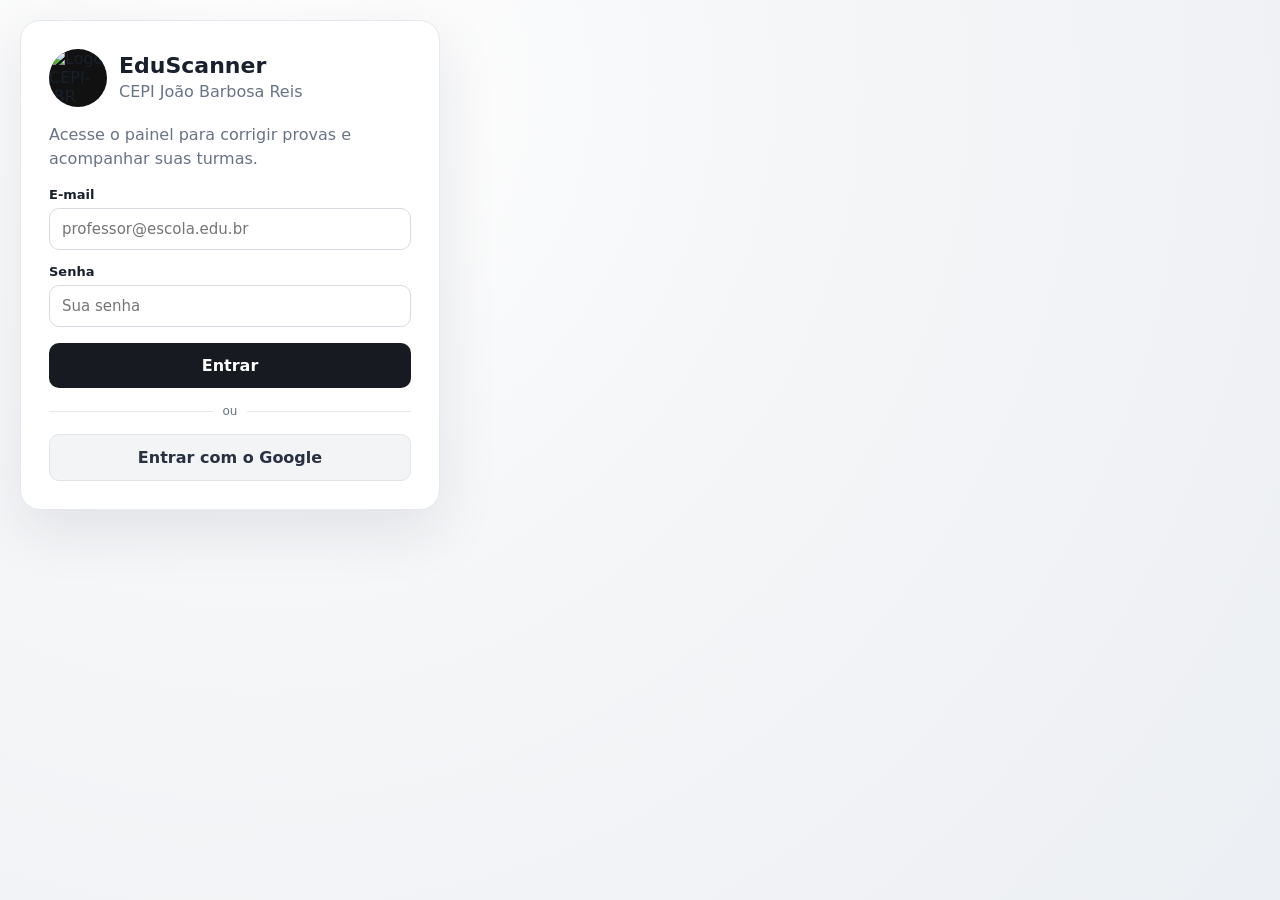
==== app/static/index.html @ 82b64388 "Atualiza estrutura do EduScanner" ====
<!doctype html>
<html lang="pt-BR">
<head>
<meta charset="utf-8"><meta name="viewport" content="width=device-width,initial-scale=1,viewport-fit=cover"><title>EduScanner · CEPI-JBR</title>
<style>
:root{font-family:Inter,ui-sans-serif,system-ui,-apple-system,"Segoe UI",sans-serif;--bg:#f5f6f8;--surface:#fff;--ink:#18202d;--muted:#697386;--line:#e5e8ed;--nav:#171a20;--nav2:#22262e;--accent:#c69a63;--ok:#198754;--danger:#c53d3d}*{box-sizing:border-box}html{scroll-behavior:smooth}body{margin:0;background:var(--bg);color:var(--ink)}button,input,select,textarea{font:inherit}.hidden{display:none}.muted{color:var(--muted);line-height:1.5}.status{display:none;padding:11px 13px;border-radius:10px;margin-top:12px;font-size:14px;font-weight:650}.status.error{background:#fff1f1;color:#a52828;border:1px solid #ffd7d7}.status.ok{background:#eefaf1;color:#166534;border:1px solid #ccefd5}.btn{border:0;border-radius:10px;padding:11px 14px;font-weight:750;cursor:pointer;background:var(--nav);color:#fff;transition:.15s}.btn:hover:not(:disabled){opacity:.9}.btn.secondary{background:#f3f4f6;color:#273142;border:1px solid #e1e4e8}.btn:disabled{opacity:.45;cursor:not-allowed}.field{margin-top:14px}.field label{display:block;font-size:13px;font-weight:750;margin-bottom:6px}input[type=file]{display:none}input:not([type=file]),select,textarea{width:100%!important;border:1px solid #d7dce2!important;border-radius:10px!important;padding:11px 12px!important;background:#fff;outline:none;font-size:15px!important}input:focus,select:focus,textarea:focus{border-color:#9d7b52!important;box-shadow:0 0 0 3px rgba(198,154,99,.14)}textarea{min-height:88px;resize:vertical}.row{display:grid;grid-template-columns:1fr 1fr;gap:14px}.guide{background:#f8f9fb;border:1px solid var(--line);border-left:4px solid var(--accent);border-radius:10px;padding:12px 14px;line-height:1.55;color:#4b5563;margin:14px 0}.brand{display:flex;align-items:center;gap:12px}.brand img{width:58px;height:58px;object-fit:contain;border-radius:50%;background:#111}.brand h1{font-size:22px;margin:0}.brand p{margin:2px 0 0}.login-wrap{min-height:100vh;display:grid;place-items:center;padding:20px;background:radial-gradient(circle at 20% 10%,#fff 0,#f5f6f8 42%,#eceff3 100%)}.login-card{width:min(420px,100%);background:#fff;border:1px solid var(--line);border-radius:20px;padding:28px;box-shadow:0 20px 60px rgba(24,32,45,.10)}.login-card .btn{width:100%;margin-top:16px;padding:13px}.shell{display:grid;grid-template-columns:250px minmax(0,1fr);min-height:100vh}.sidebar{background:var(--nav);color:#fff;padding:18px 14px;position:sticky;top:0;height:100vh;display:flex;flex-direction:column}.sidebar .brand{padding:6px 6px 20px;border-bottom:1px solid #30343d}.sidebar .brand img{width:48px;height:48px}.sidebar .brand h1{font-size:18px}.sidebar .brand p{font-size:11px;color:#adb5c2}.nav{display:grid;gap:5px;padding-top:18px}.nav button{width:100%;border:0;background:transparent;color:#c7ced8;text-align:left;padding:11px 12px;border-radius:99px;cursor:pointer;font-weight:650}.nav button:hover,.nav button.active{background:var(--nav2);color:#fff}.nav button.active{box-shadow:inset 3px 0 0 var(--accent)}.side-user{margin-top:auto;border-top:1px solid #30343d;padding:16px 6px 2px}.side-user b{display:block;font-size:14px}.side-user .muted{font-size:12px;color:#9ca5b3;margin:3px 0 10px}.side-user .btn{width:100%;background:#2a2e36;border-color:#3a3f49;color:#fff}.main{min-width:0}.topbar{height:70px;background:#fff;border-bottom:1px solid var(--line);display:flex;align-items:center;justify-content:space-between;padding:0 28px;position:sticky;top:0;z-index:9}.topbar h2{margin:0;font-size:20px}.topbar .muted{font-size:13px;margin:2px 0 0}.mobile-menu{display:none}.content{max-width:1180px;padding:26px 28px 50px}.view{display:none}.view.active{display:block}.page-head{display:flex;align-items:flex-end;justify-content:space-between;gap:15px;margin-bottom:18px}.page-head h1{font-size:27px;margin:0 0 4px}.page-head p{margin:0}.grid2{display:grid;grid-template-columns:1fr 1fr;gap:18px}.card{background:#fff;border:1px solid var(--line);border-radius:15px;padding:20px;margin-bottom:18px}.card h2{font-size:18px;margin:0 0 5px}.card>.btn,.field>.btn{width:100%;margin-top:9px}.kpis{display:grid;grid-template-columns:repeat(3,1fr);gap:12px;margin-bottom:18px}.kpi{background:#fff;border:1px solid var(--line);border-radius:14px;padding:16px}.kpi span{display:block;color:var(--muted);font-size:12px;font-weight:700;text-transform:uppercase}.kpi strong{display:block;font-size:25px;margin-top:5px}.tableWrap{overflow:auto;border:1px solid var(--line);border-radius:11px;margin-top:12px}table{width:100%;border-collapse:collapse;font-size:13px;white-space:nowrap}th,td{padding:11px 12px;border-bottom:1px solid #eceff2;text-align:left}th{background:#f7f8fa;color:#566070;font-size:11px;text-transform:uppercase;letter-spacing:.04em}tbody tr:last-child td{border-bottom:0}.tableWrap .btn{width:auto!important;padding:7px 9px!important;margin:2px!important;font-size:12px}.summary{display:flex;gap:8px;flex-wrap:wrap;margin:14px 0}.pill{padding:7px 11px;border-radius:999px;background:#f0f2f4;border:1px solid #e3e6e9;font-weight:750;font-size:13px}.questions{display:grid;grid-template-columns:repeat(8,1fr);gap:8px}.q{padding:9px 6px;border:1px solid #e0e5ea;border-radius:10px;text-align:center;background:#fff;min-width:0}.q b{display:block;font-size:10px;color:#687482}.q .ans{font-size:18px;font-weight:800}.q small{font-size:9px}.q.mult{background:#fff8eb}.q.blank{background:#f4f5f6}.q.wrong{outline:2px solid #ef4444;outline-offset:-1px}.q.correct{outline:2px solid #22a653;outline-offset:-1px}#preview{display:none;width:100%;max-height:58vh;object-fit:contain;border-radius:12px;background:#111;margin-top:14px}.scanner-focus{border-top:3px solid var(--accent)}code{background:#f1f3f5;padding:2px 5px;border-radius:5px}
@media(max-width:800px){.shell{display:block}.sidebar{height:auto;position:sticky;top:0;z-index:20;padding:10px 12px;display:block}.sidebar>.brand,.sidebar>.nav,.sidebar>.side-user{display:none}.mobile-menu{display:flex;align-items:center;justify-content:space-between}.mobile-menu .brand{display:flex;border:0;padding:0}.mobile-menu .brand img{width:38px;height:38px}.mobile-menu .brand h1{font-size:16px}.mobile-menu button{background:#2a2e36;color:#fff;border:0;border-radius:9px;padding:9px 12px}.sidebar.open>.nav,.sidebar.open>.side-user{display:grid}.sidebar.open>.side-user{display:block}.sidebar.open .nav{padding-top:12px}.topbar{display:none}.content{padding:18px 12px 36px}.grid2,.row,.kpis{grid-template-columns:1fr}.questions{grid-template-columns:repeat(4,1fr)}.page-head h1{font-size:23px}}
</style>
</head>
<body>
<script type="module">
  import { initializeApp } from "https://www.gstatic.com/firebasejs/12.19.0/firebase-app.js";
  import { getAuth, GoogleAuthProvider, signInWithEmailAndPassword, signInWithPopup, signOut } from "https://www.gstatic.com/firebasejs/12.19.0/firebase-auth.js";

  const firebaseConfig = {
    apiKey: "AIzaSyBsCkE6TKtXFWS3pxMO4tVtmCAd8fYU8fo",
    authDomain: "eduscan-69e80.firebaseapp.com",
    projectId: "eduscan-69e80",
    storageBucket: "eduscan-69e80.firebasestorage.app",
    messagingSenderId: "208921082223",
    appId: "1:208921082223:web:373b6c56dc98474400509a"
  };

  const app = initializeApp(firebaseConfig);
  window.firebaseAuth = getAuth(app);
  window.GoogleAuthProvider = GoogleAuthProvider;
  window.signInWithEmailAndPassword = signInWithEmailAndPassword;
  window.signInWithPopup = signInWithPopup;
  window.signOut = signOut;
</script>

<div id="loginScreen" class="login-wrap"><div class="login-card"><div class="brand"><img src="/static/logo-escola.png" alt="Logo CEPI-JBR"><div><h1>EduScanner</h1><p class="muted">CEPI João Barbosa Reis</p></div></div><p class="muted">Acesse o painel para corrigir provas e acompanhar suas turmas.</p><div class="field"><label>E-mail</label><input id="loginUser" type="email" autocomplete="username" placeholder="professor@escola.edu.br"></div><div class="field"><label>Senha</label><input id="loginPass" type="password" autocomplete="current-password" placeholder="Sua senha"></div><button id="loginBtn" class="btn">Entrar</button><div style="display:flex;align-items:center;gap:10px;margin:16px 0;color:var(--muted);font-size:12px"><span style="height:1px;background:var(--line);flex:1"></span>ou<span style="height:1px;background:var(--line);flex:1"></span></div><button id="googleLoginBtn" class="btn secondary" style="width:100%;margin-top:0">Entrar com o Google</button><div id="loginStatus" class="status"></div></div></div>
<div id="appScreen" style="display:none"><div class="shell"><aside class="sidebar" id="sidebar"><div class="mobile-menu"><div class="brand"><img src="/static/logo-escola.png" alt="Logo"><div><h1>EduScanner</h1></div></div><button id="menuToggle" type="button">☰ Menu</button></div><div class="brand"><img src="/static/logo-escola.png" alt="Logo CEPI-JBR"><div><h1>EduScanner</h1><p>CEPI João Barbosa Reis</p></div></div><nav class="nav"><button class="navBtn active" data-view="home">⌂ &nbsp;Início</button><button class="navBtn" data-view="scanner">▣ &nbsp;Corrigir prova</button><button class="navBtn" data-view="reports">▥ &nbsp;Relatórios</button><button class="navBtn adminNav" data-view="students">♙ &nbsp;Alunos e turmas</button><button class="navBtn adminNav" data-view="users">♟ &nbsp;Professores</button></nav><div class="side-user"><b id="currentUserName">Usuário</b><div class="muted" id="currentUserType"></div><button id="logoutBtn" class="btn secondary">Sair</button></div></aside><main class="main"><header class="topbar"><div><h2 id="topTitle">Visão geral</h2><p class="muted">Sistema de correção e gestão de resultados</p></div><span class="pill">CEPI-JBR</span></header><div class="content">
<section class="view active" data-view-panel="home"><div class="page-head"><div><h1>Visão geral</h1><p class="muted">Acesso rápido às principais funções do EduScanner.</p></div></div><div class="kpis"><div class="kpi"><span>Fluxo</span><strong>1 → 2 → 3</strong><div class="muted">Turma, aluno e correção</div></div><div class="kpi"><span>Cartão</span><strong>40</strong><div class="muted">Leitura padrão do scanner</div></div><div class="kpi"><span>Provas</span><strong>20 / 30 / 40</strong><div class="muted">Questões consideradas</div></div></div><div class="grid2"><div class="card"><h2>Corrigir uma prova</h2><p class="muted">Selecione turma e aluno, fotografe o cartão e salve a nota.</p><button class="btn quickNav" data-target="scanner">Abrir correção</button></div><div class="card"><h2>Consultar resultados</h2><p class="muted">Veja notas salvas, gere PDFs ou exclua um lançamento.</p><button class="btn secondary quickNav" data-target="reports">Abrir relatórios</button></div></div></section>
<section class="view" data-view-panel="scanner"><div class="page-head"><div><h1>Corrigir prova</h1><p class="muted">Identifique o aluno, configure o gabarito e fotografe o cartão.</p></div></div><div class="grid2"><div class="card"><h2>1. Identificação</h2><div class="field"><label for="examName">Prova / bloco</label><input id="examName" placeholder="Ex.: Bloco 1"></div><div class="row"><div class="field"><label for="classSelect">Turma</label><select id="classSelect"><option value="">Selecione...</option></select></div><div class="field"><label for="studentSelect">Aluno</label><select id="studentSelect" disabled><option value="">Selecione a turma...</option></select></div></div></div><div class="card"><h2>2. Configuração</h2><div class="field"><label for="questionCount">Quantidade de questões</label><select id="questionCount"><option value="20">20 questões</option><option value="30">30 questões</option><option value="40" selected>40 questões</option></select></div><div class="field"><label for="key">Gabarito oficial</label><textarea id="key" placeholder="Ex.: D,A,A,A,B,..."></textarea></div><div id="keyInfo" class="status" style="display:block;background:#f3f4f6;color:#374151">Gabarito: 0 respostas.</div></div></div><div class="card scanner-focus"><h2>3. Scanner</h2><p class="muted">Folha plana, foto de cima e cartão ocupando boa parte da imagem.</p><div class="guide"><b>Dica:</b> pode usar caneta vermelha, azul ou preta. Evite inclinação forte e sombras intensas.</div><label class="btn" for="photo">📷 Tirar foto do cartão</label><input id="photo" type="file" accept="image/*" capture="environment"><img id="preview" alt="Prévia"><button id="scan" class="btn" disabled style="width:100%;margin-top:10px">Ler e corrigir respostas</button><div id="status" class="status"></div></div><div id="resultCard" class="card" style="display:none"><h2>Resultado da correção</h2><div id="summary" class="summary"></div><div id="questions" class="questions"></div><button id="saveResult" class="btn" disabled style="width:100%;margin-top:14px">💾 Salvar resultado do aluno</button><button id="exportSavedPdf" class="btn secondary" style="display:none;width:100%;margin-top:8px">📄 Exportar PDF deste resultado</button><div id="saveStatus" class="status"></div></div></section>
<section class="view" data-view-panel="reports"><div class="page-head"><div><h1>Relatórios</h1><p class="muted">Resultados salvos da turma selecionada.</p></div></div><div class="card"><div class="row"><div class="field"><label>Turma</label><p class="muted">A turma selecionada na correção também é usada aqui.</p></div><div style="align-self:end"><button id="loadReport" class="btn secondary" style="width:100%">Atualizar relatório</button></div></div><div id="reportSummary" class="summary"></div><div class="tableWrap"><table><thead><tr><th>Aluno</th><th>Matrícula</th><th>Prova</th><th>Acertos</th><th>Erros</th><th>Nota</th><th>Ações</th></tr></thead><tbody id="reportBody"></tbody></table></div></div></section>
<section class="view" data-view-panel="students"><div class="page-head"><div><h1>Alunos e turmas</h1><p class="muted">Importe a planilha institucional para atualizar os cadastros.</p></div></div><div id="adminImportCard" class="card"><h2>Importar alunos</h2><p class="muted">Arquivo .xlsx com as colunas Nome do aluno, Turma e Matrícula.</p><div class="field"><label class="btn secondary" for="studentsFile">📄 Selecionar planilha</label><input id="studentsFile" type="file" accept=".xlsx,.xlsm"><button id="importStudents" class="btn" disabled>Importar planilha</button><div id="importStatus" class="status"></div></div></div></section>
<section class="view" data-view-panel="users"><div class="page-head"><div><h1>Professores</h1><p class="muted">Cadastre usuários e determine quais turmas cada professor pode acessar.</p></div></div><div id="adminUsersCard" class="card" style="display:none"><div class="row"><div class="field"><label>Nome</label><input id="userName" placeholder="Professor Gabriel"></div><div class="field"><label>Login</label><input id="userLogin" placeholder="gabriel"></div></div><div class="row"><div class="field"><label>Senha</label><input id="userPass" type="password" placeholder="mínimo 6 caracteres"></div><div class="field"><label>Perfil</label><select id="userType"><option value="professor">Professor</option><option value="admin">Administrador</option></select></div></div><div class="field"><label>Turmas permitidas</label><div id="userClasses" class="guide"></div></div><button id="createUser" class="btn" style="width:100%">Criar usuário</button><div id="userStatus" class="status"></div><div class="tableWrap"><table><thead><tr><th>Nome</th><th>Login</th><th>Perfil</th><th>Turmas</th><th>Status</th><th>Ações</th></tr></thead><tbody id="usersBody"></tbody></table></div></div><div id="googleWhitelistCard" class="card" style="display:none"><h2>Acesso com Google</h2><p class="muted">Somente os e-mails abaixo podem criar/vincular acesso usando o botão “Entrar com o Google”.</p><div class="row"><div class="field"><label>E-mail autorizado</label><input id="allowedGoogleEmail" type="email" placeholder="professor@escola.edu.br"></div><div class="field" style="display:flex;align-items:end"><button id="addAllowedGoogleEmail" class="btn" style="width:100%">Autorizar e-mail</button></div></div><div id="allowedEmailStatus" class="status"></div><div class="tableWrap"><table><thead><tr><th>E-mail</th><th>Ação</th></tr></thead><tbody id="allowedEmailsBody"></tbody></table></div></div></section>
</div></main></div></div>
<script type="module">
const viewTitles={home:'Visão geral',scanner:'Corrigir prova',reports:'Relatórios',students:'Alunos e turmas',users:'Professores'};
function openView(name){document.querySelectorAll('[data-view-panel]').forEach(x=>x.classList.toggle('active',x.dataset.viewPanel===name));document.querySelectorAll('.navBtn').forEach(x=>x.classList.toggle('active',x.dataset.view===name));const t=document.querySelector('#topTitle');if(t)t.textContent=viewTitles[name]||'EduScanner';document.querySelector('#sidebar')?.classList.remove('open');window.scrollTo({top:0,behavior:'smooth'});}
document.querySelectorAll('.navBtn').forEach(b=>b.addEventListener('click',()=>openView(b.dataset.view)));
document.querySelectorAll('.quickNav').forEach(b=>b.addEventListener('click',()=>openView(b.dataset.target)));
document.querySelector('#menuToggle')?.addEventListener('click',()=>document.querySelector('#sidebar')?.classList.toggle('open'));

let currentUser=null;
let lastSavedResultId=null;
const loginScreen=document.querySelector('#loginScreen'), appScreen=document.querySelector('#appScreen'), loginBtn=document.querySelector('#loginBtn'), googleLoginBtn=document.querySelector('#googleLoginBtn'), loginStatus=document.querySelector('#loginStatus');
async function apiFetch(url,opts={}){const r=await fetch(url,opts);if(r.status===401){showLogin();throw new Error('Sessão encerrada. Entre novamente.')}return r;}
function showLogin(){currentUser=null;appScreen.style.display='none';loginScreen.style.display='block';}
async function startApp(){
  try{const r=await fetch('/api/auth/me');if(!r.ok){showLogin();return;}currentUser=await r.json();loginScreen.style.display='none';appScreen.style.display='block';document.querySelector('#currentUserName').textContent=currentUser.nome;document.querySelector('#currentUserType').textContent=currentUser.tipo==='admin'?'Administrador':'Professor';document.querySelector('#adminImportCard').style.display=currentUser.tipo==='admin'?'block':'none';document.querySelector('#adminUsersCard').style.display=currentUser.tipo==='admin'?'block':'none';document.querySelector('#googleWhitelistCard').style.display=currentUser.tipo==='admin'?'block':'none';document.querySelectorAll('.adminNav').forEach(x=>x.style.display=currentUser.tipo==='admin'?'block':'none');await loadClasses();if(currentUser.tipo==='admin')await loadUsers();}catch(e){showLogin();}
}
async function finishFirebaseLogin(credential){const idToken=await credential.user.getIdToken();const r=await fetch('/api/auth/firebase',{method:'POST',headers:{'Content-Type':'application/json'},body:JSON.stringify({id_token:idToken})});const d=await r.json();if(!r.ok){await window.signOut(window.firebaseAuth);throw new Error(d.detail||'Acesso não autorizado.');}loginStatus.style.display='none';await startApp();}
loginBtn.addEventListener('click',async()=>{loginBtn.disabled=true;try{const email=document.querySelector('#loginUser').value.trim().toLowerCase();const password=document.querySelector('#loginPass').value;const credential=await window.signInWithEmailAndPassword(window.firebaseAuth,email,password);await finishFirebaseLogin(credential);}catch(e){loginStatus.className='status error';loginStatus.textContent=e.message?.includes('Firebase:')?'E-mail ou senha inválidos.':e.message;loginStatus.style.display='block';}finally{loginBtn.disabled=false;}});
async function finishFirebaseLoginToken(idToken){const r=await fetch('/api/auth/firebase',{method:'POST',headers:{'Content-Type':'application/json'},body:JSON.stringify({id_token:idToken})});const d=await r.json();if(!r.ok){try{await window.signOut(window.firebaseAuth);}catch(_){}throw new Error(d.detail||'Acesso não autorizado.');}loginStatus.style.display='none';await startApp();}
googleLoginBtn.addEventListener('click',async()=>{googleLoginBtn.disabled=true;try{if(window.Capacitor&&window.Capacitor.isNativePlatform()){const{FirebaseAuthentication}=window.Capacitor.Plugins;await FirebaseAuthentication.signInWithGoogle();const{token}=await FirebaseAuthentication.getIdToken();await finishFirebaseLoginToken(token);}else{const provider=new window.GoogleAuthProvider();provider.setCustomParameters({prompt:'select_account'});await finishFirebaseLogin(await window.signInWithPopup(window.firebaseAuth,provider));}}catch(e){if(window.firebaseAuth?.currentUser)await window.signOut(window.firebaseAuth);loginStatus.className='status error';loginStatus.textContent=e.message?.includes('popup-closed')?'Login com Google cancelado.':e.message;loginStatus.style.display='block';}finally{googleLoginBtn.disabled=false;}});
document.querySelector('#loginPass').addEventListener('keydown',e=>{if(e.key==='Enter')loginBtn.click();});
document.querySelector('#logoutBtn').addEventListener('click',async()=>{await fetch('/api/auth/logout',{method:'POST'});try{if(window.firebaseAuth)await window.signOut(window.firebaseAuth);}catch(_){}showLogin();});
const photo=document.querySelector('#photo'), preview=document.querySelector('#preview'), scanBtn=document.querySelector('#scan'), statusBox=document.querySelector('#status');
const resultCard=document.querySelector('#resultCard'), questionsBox=document.querySelector('#questions'), summary=document.querySelector('#summary'), keyBox=document.querySelector('#key'), keyInfo=document.querySelector('#keyInfo'), questionCountBox=document.querySelector('#questionCount');
let file=null, lastResult=null;
const classSelect=document.querySelector('#classSelect'), studentSelect=document.querySelector('#studentSelect'), examName=document.querySelector('#examName'), saveResultBtn=document.querySelector('#saveResult'), saveStatus=document.querySelector('#saveStatus');
const studentsFile=document.querySelector('#studentsFile'), importStudents=document.querySelector('#importStudents'), importStatus=document.querySelector('#importStatus'), loadReport=document.querySelector('#loadReport'), reportBody=document.querySelector('#reportBody'), reportSummary=document.querySelector('#reportSummary');

const KEY_STORAGE_PREFIX='eduscanner_gabarito_';
const COUNT_STORAGE='eduscanner_quantidade_questoes';

function parseKey(){
  return keyBox.value.toUpperCase().replace(/[^A-E]/g,'').split('');
}

function selectedCount(){
  return Number(questionCountBox.value);
}

function storageKey(){
  return KEY_STORAGE_PREFIX + selectedCount();
}

function updateKeyState(){
  const key=parseKey();
  const count=selectedCount();
  localStorage.setItem(COUNT_STORAGE,String(count));
  localStorage.setItem(storageKey(),key.join(''));
  keyInfo.style.display='block';
  if(key.length===count){
    keyInfo.className='status ok';
    keyInfo.textContent=`✓ Gabarito válido: ${count}/${count} respostas. As questões ${count+1}–40 serão ignoradas.`;
  } else {
    keyInfo.className='status error';
    keyInfo.textContent=`Gabarito incompleto: ${key.length}/${count} respostas. Informe exatamente ${count} alternativas (A–E).`;
  }
  scanBtn.disabled=!file || key.length!==count;
  if(lastResult && key.length===count) render(lastResult);
}

const savedCount=localStorage.getItem(COUNT_STORAGE);
if(['20','30','40'].includes(savedCount)) questionCountBox.value=savedCount;
keyBox.value=localStorage.getItem(storageKey())||'';
updateKeyState();

photo.addEventListener('change',()=>{
  file=photo.files?.[0]||null;
  if(!file)return;
  if(preview.src && preview.src.startsWith('blob:')) URL.revokeObjectURL(preview.src);
  preview.src=URL.createObjectURL(file);
  preview.style.display='block';
  statusBox.style.display='none';
  resultCard.style.display='none';
  lastResult=null;
  updateKeyState();
});

function render(data){
  lastResult=data;
  const key=parseKey();
  const count=selectedCount();
  if(key.length!==count){
    statusBox.className='status error';
    statusBox.textContent=`Não foi possível corrigir: o gabarito tem ${key.length}/${count} respostas.`;
    statusBox.style.display='block';
    resultCard.style.display='none';
    return;
  }

  let correct=0, wrong=0, mult=0, blank=0;
  questionsBox.innerHTML='';
  data.questions.filter(q=>q.number<=count).forEach(q=>{
    const el=document.createElement('div');
    el.className='q';
    const expected=key[q.number-1];
    let label=q.answer || (q.status==='MULT'?'ANULADA':'—');

    if(q.status==='MULT'){el.classList.add('mult'); mult++;}
    if(q.status==='BLANK'){el.classList.add('blank'); blank++;}

    const isCorrect=q.status==='OK' && q.answer===expected;
    if(isCorrect){
      correct++;
      el.classList.add('correct');
    }else{
      wrong++;
      el.classList.add('wrong');
    }

    const detail=isCorrect ? '✓ CERTA' : `✗ ERRADA · correta: ${expected}`;
    el.innerHTML=`<b>Questão ${q.number}</b><span class="ans">${label}</span><small style="display:block;margin-top:4px;font-weight:700">${detail}</small>`;
    questionsBox.appendChild(el);
  });

  summary.innerHTML='';
  const pills=[
    `Acertos: ${correct}`,
    `Erros: ${wrong}`,
    `Anuladas: ${mult}`,
    `Em branco: ${blank}`,
    `Nota: ${(correct/count*10).toFixed(1)}`
  ];
  pills.forEach(t=>{
    const p=document.createElement('span');
    p.className='pill';
    p.textContent=t;
    summary.appendChild(p);
  });
  resultCard.style.display='block';
  saveResultBtn.disabled=!studentSelect.value;
  saveStatus.style.display='none'; lastSavedResultId=null; document.querySelector('#exportSavedPdf').style.display='none';
  resultCard.scrollIntoView({behavior:'smooth',block:'start'});
}

keyBox.addEventListener('input',updateKeyState);
questionCountBox.addEventListener('change',()=>{
  keyBox.value=localStorage.getItem(storageKey())||'';
  resultCard.style.display='none';
  lastResult=null;
  updateKeyState();
});

scanBtn.addEventListener('click',async()=>{
  const key=parseKey();
  const count=selectedCount();
  if(!file)return;
  if(key.length!==count){
    statusBox.className='status error';
    statusBox.textContent=`Informe o gabarito completo antes de corrigir (${key.length}/${count}).`;
    statusBox.style.display='block';
    return;
  }

  scanBtn.disabled=true;
  scanBtn.textContent='Lendo...';
  statusBox.style.display='none';
  resultCard.style.display='none';
  const form=new FormData();
  form.append('file',file);
  try{
    const res=await apiFetch('/api/scan',{method:'POST',body:form});
    const data=await res.json();
    if(!res.ok)throw new Error(data.detail||'Erro na leitura');
    statusBox.className='status ok';
    statusBox.textContent='Cartão lido e corrigido com sucesso.';
    statusBox.style.display='block';
    render(data);
  }catch(e){
    statusBox.className='status error';
    statusBox.textContent=e.message;
    statusBox.style.display='block';
    resultCard.style.display='none';
  }finally{
    scanBtn.textContent='Ler e corrigir respostas';
    updateKeyState();
  }
});

async function loadClasses(){
  const res=await apiFetch('/api/turmas'); const items=await res.json();
  classSelect.innerHTML='<option value="">Selecione...</option>'+items.map(t=>`<option value="${t.id}">${t.nome} (${t.total_alunos})</option>`).join('');
}
async function loadStudents(){
  const id=classSelect.value; studentSelect.disabled=!id; saveResultBtn.disabled=true;
  if(!id){studentSelect.innerHTML='<option value="">Selecione a turma...</option>';return;}
  const res=await apiFetch(`/api/turmas/${id}/alunos`); const items=await res.json();
  studentSelect.innerHTML='<option value="">Selecione o aluno...</option>'+items.map(a=>`<option value="${a.id}">${a.nome} · ${a.matricula}</option>`).join('');
}
classSelect.addEventListener('change',()=>{loadStudents(); reportBody.innerHTML=''; reportSummary.innerHTML='';});
studentSelect.addEventListener('change',()=>{saveResultBtn.disabled=!studentSelect.value || !lastResult;});
studentsFile.addEventListener('change',()=>{importStudents.disabled=!studentsFile.files?.[0];});
importStudents.addEventListener('click',async()=>{
  const f=studentsFile.files?.[0]; if(!f)return; importStudents.disabled=true; importStudents.textContent='Importando...';
  const fd=new FormData(); fd.append('file',f);
  try{const r=await apiFetch('/api/alunos/importar',{method:'POST',body:fd}); const d=await r.json(); if(!r.ok)throw new Error(d.detail||'Erro na importação'); importStatus.className='status ok'; importStatus.textContent=`Importação concluída: ${d.criados} novos, ${d.atualizados} atualizados, ${d.ignorados} ignorados.`; importStatus.style.display='block'; await loadClasses();}
  catch(e){importStatus.className='status error'; importStatus.textContent=e.message; importStatus.style.display='block';}
  finally{importStudents.textContent='Importar planilha'; importStudents.disabled=false;}
});
saveResultBtn.addEventListener('click',async()=>{
  if(!lastResult||!studentSelect.value)return;
  const key=parseKey(), count=selectedCount();
  const body={aluno_id:Number(studentSelect.value),prova_nome:examName.value.trim()||'Prova',quantidade_questoes:count,gabarito:key,questions:lastResult.questions};
  saveResultBtn.disabled=true; saveResultBtn.textContent='Salvando...';
  try{const r=await apiFetch('/api/resultados',{method:'POST',headers:{'Content-Type':'application/json'},body:JSON.stringify(body)}); const d=await r.json(); if(!r.ok)throw new Error(d.detail||'Erro ao salvar'); saveStatus.className='status ok'; saveStatus.textContent=`Resultado salvo. Nota: ${Number(d.nota).toFixed(2)} · ${d.acertos} acertos.`; saveStatus.style.display='block'; lastSavedResultId=d.id; document.querySelector('#exportSavedPdf').style.display='block'; await showReport();}
  catch(e){saveStatus.className='status error';saveStatus.textContent=e.message;saveStatus.style.display='block';}
  finally{saveResultBtn.textContent='💾 Salvar resultado do aluno';saveResultBtn.disabled=false;}
});
async function showReport(){
  if(!classSelect.value){reportBody.innerHTML='<tr><td colspan="6">Selecione uma turma.</td></tr>';return;}
  const r=await apiFetch(`/api/turmas/${classSelect.value}/relatorio`); const d=await r.json();
  const rows=d.resultados||[]; reportBody.innerHTML=rows.length?rows.map(x=>`<tr><td>${x.aluno}</td><td>${x.matricula}</td><td>${x.prova}</td><td>${x.acertos}/${x.questoes}</td><td>${x.erros}</td><td>${Number(x.nota).toFixed(2)}</td><td><button class="reportPdf btn secondary" data-id="${x.id}" style="width:auto;padding:7px 9px;margin:2px">PDF</button><button class="reportDelete btn secondary" data-id="${x.id}" data-name="${x.aluno}" style="width:auto;padding:7px 9px;margin:2px">Excluir</button></td></tr>`).join(''):'<tr><td colspan="7">Nenhum resultado salvo.</td></tr>';
  reportBody.querySelectorAll('.reportPdf').forEach(b=>b.addEventListener('click',()=>window.open(`/api/resultados/${b.dataset.id}/pdf`,'_blank')));
  reportBody.querySelectorAll('.reportDelete').forEach(b=>b.addEventListener('click',async()=>{if(!confirm(`Excluir o resultado de ${b.dataset.name}? Esta ação não pode ser desfeita.`))return;const rr=await apiFetch(`/api/resultados/${b.dataset.id}`,{method:'DELETE'});const dd=await rr.json();if(!rr.ok){alert(dd.detail||'Erro ao excluir');return;}await showReport();}));
  const avg=rows.length?rows.reduce((a,x)=>a+Number(x.nota),0)/rows.length:0; reportSummary.innerHTML=`<span class="pill">Resultados: ${rows.length}</span><span class="pill">Média: ${avg.toFixed(2)}</span>`;
}
loadReport.addEventListener('click',showReport);
document.querySelector('#exportSavedPdf').addEventListener('click',()=>{if(lastSavedResultId)window.open(`/api/resultados/${lastSavedResultId}/pdf`,'_blank');});

async function loadUsers(){
  if(!currentUser||currentUser.tipo!=='admin')return;
  const tr=await apiFetch('/api/turmas'); const turmas=await tr.json();
  document.querySelector('#userClasses').innerHTML=turmas.length?turmas.map(t=>`<label style="display:inline-block;margin:6px 14px 6px 0"><input type="checkbox" class="userClass" value="${t.id}"> ${t.nome}</label>`).join(''):'Importe alunos para criar turmas.';
  const ur=await apiFetch('/api/admin/usuarios');const users=await ur.json();
  const names=Object.fromEntries(turmas.map(t=>[t.id,t.nome]));
  document.querySelector('#usersBody').innerHTML=users.map(u=>`<tr><td>${u.nome}</td><td>${u.login}</td><td>${u.tipo}</td><td>${u.tipo==='admin'?'Todas':u.turma_ids.map(id=>names[id]||id).join(', ')||'Nenhuma'}</td><td>${u.ativo?'Ativo':'Inativo'}</td><td>${u.id===currentUser.id?'Em uso':u.tipo!=='professor'?'Protegido':`<button class="deleteUser btn secondary" data-id="${u.id}" data-name="${u.nome}" style="width:auto;padding:7px 9px;margin:0">Excluir</button>`}</td></tr>`).join('');
  document.querySelectorAll('.deleteUser').forEach(b=>b.addEventListener('click',async()=>{if(!confirm(`Excluir o cadastro de ${b.dataset.name}? Esta ação não pode ser desfeita.`))return;const r=await apiFetch(`/api/admin/usuarios/${b.dataset.id}`,{method:'DELETE'});const d=await r.json();if(!r.ok){alert(d.detail||'Erro ao excluir usuário');return;}await loadUsers();}));
  await loadAllowedGoogleEmails();
}
async function loadAllowedGoogleEmails(){if(!currentUser||currentUser.tipo!=='admin')return;const r=await apiFetch('/api/admin/allowed-google-emails');const rows=await r.json();document.querySelector('#allowedEmailsBody').innerHTML=rows.length?rows.map(x=>`<tr><td>${x.email}</td><td><button class="removeAllowedEmail btn secondary" data-id="${x.id}">Remover</button></td></tr>`).join(''):'<tr><td colspan="2">Nenhum e-mail autorizado.</td></tr>';document.querySelectorAll('.removeAllowedEmail').forEach(b=>b.addEventListener('click',async()=>{if(!confirm('Remover este e-mail da lista de acesso com Google?'))return;const rr=await apiFetch(`/api/admin/allowed-google-emails/${b.dataset.id}`,{method:'DELETE'});if(!rr.ok){alert((await rr.json()).detail||'Erro ao remover');return;}await loadAllowedGoogleEmails();}));}
document.querySelector('#addAllowedGoogleEmail').addEventListener('click',async()=>{const input=document.querySelector('#allowedGoogleEmail'),st=document.querySelector('#allowedEmailStatus');try{const email=input.value.trim().toLowerCase();if(!email)throw new Error('Informe um e-mail.');const r=await apiFetch('/api/admin/allowed-google-emails',{method:'POST',headers:{'Content-Type':'application/json'},body:JSON.stringify({email})});const d=await r.json();if(!r.ok)throw new Error(d.detail||'Erro ao autorizar e-mail');st.className='status ok';st.textContent=`${d.email} autorizado para login com Google.`;st.style.display='block';input.value='';await loadAllowedGoogleEmails();}catch(e){st.className='status error';st.textContent=e.message;st.style.display='block';}});
document.querySelector('#createUser').addEventListener('click',async()=>{
  const body={nome:document.querySelector('#userName').value.trim(),login:document.querySelector('#userLogin').value.trim(),senha:document.querySelector('#userPass').value,tipo:document.querySelector('#userType').value,turma_ids:[...document.querySelectorAll('.userClass:checked')].map(x=>Number(x.value))};
  const st=document.querySelector('#userStatus');try{if(!body.nome||!body.login||!body.senha)throw new Error('Preencha nome, login e senha.');const r=await apiFetch('/api/admin/usuarios',{method:'POST',headers:{'Content-Type':'application/json'},body:JSON.stringify(body)});const d=await r.json();if(!r.ok)throw new Error(d.detail||'Erro ao criar usuário');st.className='status ok';st.textContent='Usuário criado com sucesso.';st.style.display='block';document.querySelector('#userName').value='';document.querySelector('#userLogin').value='';document.querySelector('#userPass').value='';document.querySelectorAll('.userClass').forEach(x=>x.checked=false);await loadUsers();}catch(e){st.className='status error';st.textContent=e.message;st.style.display='block';}
});
startApp();
</script>
</body>
</html>
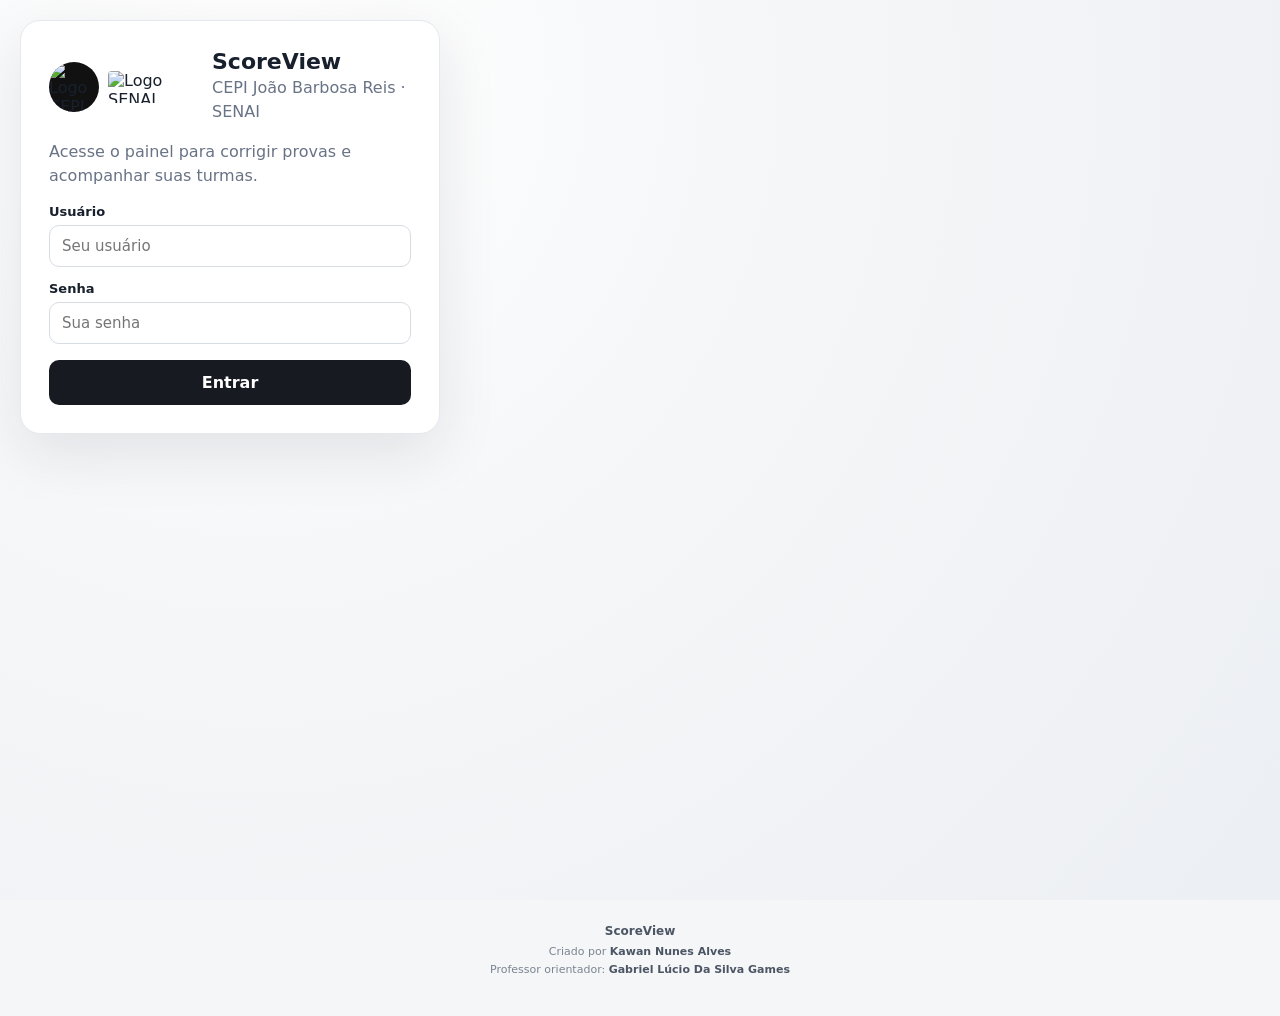
==== commit b6e9e4b7: "atualizar estrutura do  app" ====
--- a/app/static/index.html
+++ b/app/static/index.html
@@ -1,68 +1,43 @@
 <!doctype html>
 <html lang="pt-BR">
 <head>
-<meta charset="utf-8"><meta name="viewport" content="width=device-width,initial-scale=1,viewport-fit=cover"><title>EduScanner · CEPI-JBR</title>
+<meta charset="utf-8"><meta name="viewport" content="width=device-width,initial-scale=1,viewport-fit=cover"><title>ScoreView · CEPI-JBR</title>
 <style>
-:root{font-family:Inter,ui-sans-serif,system-ui,-apple-system,"Segoe UI",sans-serif;--bg:#f5f6f8;--surface:#fff;--ink:#18202d;--muted:#697386;--line:#e5e8ed;--nav:#171a20;--nav2:#22262e;--accent:#c69a63;--ok:#198754;--danger:#c53d3d}*{box-sizing:border-box}html{scroll-behavior:smooth}body{margin:0;background:var(--bg);color:var(--ink)}button,input,select,textarea{font:inherit}.hidden{display:none}.muted{color:var(--muted);line-height:1.5}.status{display:none;padding:11px 13px;border-radius:10px;margin-top:12px;font-size:14px;font-weight:650}.status.error{background:#fff1f1;color:#a52828;border:1px solid #ffd7d7}.status.ok{background:#eefaf1;color:#166534;border:1px solid #ccefd5}.btn{border:0;border-radius:10px;padding:11px 14px;font-weight:750;cursor:pointer;background:var(--nav);color:#fff;transition:.15s}.btn:hover:not(:disabled){opacity:.9}.btn.secondary{background:#f3f4f6;color:#273142;border:1px solid #e1e4e8}.btn:disabled{opacity:.45;cursor:not-allowed}.field{margin-top:14px}.field label{display:block;font-size:13px;font-weight:750;margin-bottom:6px}input[type=file]{display:none}input:not([type=file]),select,textarea{width:100%!important;border:1px solid #d7dce2!important;border-radius:10px!important;padding:11px 12px!important;background:#fff;outline:none;font-size:15px!important}input:focus,select:focus,textarea:focus{border-color:#9d7b52!important;box-shadow:0 0 0 3px rgba(198,154,99,.14)}textarea{min-height:88px;resize:vertical}.row{display:grid;grid-template-columns:1fr 1fr;gap:14px}.guide{background:#f8f9fb;border:1px solid var(--line);border-left:4px solid var(--accent);border-radius:10px;padding:12px 14px;line-height:1.55;color:#4b5563;margin:14px 0}.brand{display:flex;align-items:center;gap:12px}.brand img{width:58px;height:58px;object-fit:contain;border-radius:50%;background:#111}.brand h1{font-size:22px;margin:0}.brand p{margin:2px 0 0}.login-wrap{min-height:100vh;display:grid;place-items:center;padding:20px;background:radial-gradient(circle at 20% 10%,#fff 0,#f5f6f8 42%,#eceff3 100%)}.login-card{width:min(420px,100%);background:#fff;border:1px solid var(--line);border-radius:20px;padding:28px;box-shadow:0 20px 60px rgba(24,32,45,.10)}.login-card .btn{width:100%;margin-top:16px;padding:13px}.shell{display:grid;grid-template-columns:250px minmax(0,1fr);min-height:100vh}.sidebar{background:var(--nav);color:#fff;padding:18px 14px;position:sticky;top:0;height:100vh;display:flex;flex-direction:column}.sidebar .brand{padding:6px 6px 20px;border-bottom:1px solid #30343d}.sidebar .brand img{width:48px;height:48px}.sidebar .brand h1{font-size:18px}.sidebar .brand p{font-size:11px;color:#adb5c2}.nav{display:grid;gap:5px;padding-top:18px}.nav button{width:100%;border:0;background:transparent;color:#c7ced8;text-align:left;padding:11px 12px;border-radius:99px;cursor:pointer;font-weight:650}.nav button:hover,.nav button.active{background:var(--nav2);color:#fff}.nav button.active{box-shadow:inset 3px 0 0 var(--accent)}.side-user{margin-top:auto;border-top:1px solid #30343d;padding:16px 6px 2px}.side-user b{display:block;font-size:14px}.side-user .muted{font-size:12px;color:#9ca5b3;margin:3px 0 10px}.side-user .btn{width:100%;background:#2a2e36;border-color:#3a3f49;color:#fff}.main{min-width:0}.topbar{height:70px;background:#fff;border-bottom:1px solid var(--line);display:flex;align-items:center;justify-content:space-between;padding:0 28px;position:sticky;top:0;z-index:9}.topbar h2{margin:0;font-size:20px}.topbar .muted{font-size:13px;margin:2px 0 0}.mobile-menu{display:none}.content{max-width:1180px;padding:26px 28px 50px}.view{display:none}.view.active{display:block}.page-head{display:flex;align-items:flex-end;justify-content:space-between;gap:15px;margin-bottom:18px}.page-head h1{font-size:27px;margin:0 0 4px}.page-head p{margin:0}.grid2{display:grid;grid-template-columns:1fr 1fr;gap:18px}.card{background:#fff;border:1px solid var(--line);border-radius:15px;padding:20px;margin-bottom:18px}.card h2{font-size:18px;margin:0 0 5px}.card>.btn,.field>.btn{width:100%;margin-top:9px}.kpis{display:grid;grid-template-columns:repeat(3,1fr);gap:12px;margin-bottom:18px}.kpi{background:#fff;border:1px solid var(--line);border-radius:14px;padding:16px}.kpi span{display:block;color:var(--muted);font-size:12px;font-weight:700;text-transform:uppercase}.kpi strong{display:block;font-size:25px;margin-top:5px}.tableWrap{overflow:auto;border:1px solid var(--line);border-radius:11px;margin-top:12px}table{width:100%;border-collapse:collapse;font-size:13px;white-space:nowrap}th,td{padding:11px 12px;border-bottom:1px solid #eceff2;text-align:left}th{background:#f7f8fa;color:#566070;font-size:11px;text-transform:uppercase;letter-spacing:.04em}tbody tr:last-child td{border-bottom:0}.tableWrap .btn{width:auto!important;padding:7px 9px!important;margin:2px!important;font-size:12px}.summary{display:flex;gap:8px;flex-wrap:wrap;margin:14px 0}.pill{padding:7px 11px;border-radius:999px;background:#f0f2f4;border:1px solid #e3e6e9;font-weight:750;font-size:13px}.questions{display:grid;grid-template-columns:repeat(8,1fr);gap:8px}.q{padding:9px 6px;border:1px solid #e0e5ea;border-radius:10px;text-align:center;background:#fff;min-width:0}.q b{display:block;font-size:10px;color:#687482}.q .ans{font-size:18px;font-weight:800}.q small{font-size:9px}.q.mult{background:#fff8eb}.q.blank{background:#f4f5f6}.q.wrong{outline:2px solid #ef4444;outline-offset:-1px}.q.correct{outline:2px solid #22a653;outline-offset:-1px}#preview{display:none;width:100%;max-height:58vh;object-fit:contain;border-radius:12px;background:#111;margin-top:14px}.scanner-focus{border-top:3px solid var(--accent)}code{background:#f1f3f5;padding:2px 5px;border-radius:5px}
-@media(max-width:800px){.shell{display:block}.sidebar{height:auto;position:sticky;top:0;z-index:20;padding:10px 12px;display:block}.sidebar>.brand,.sidebar>.nav,.sidebar>.side-user{display:none}.mobile-menu{display:flex;align-items:center;justify-content:space-between}.mobile-menu .brand{display:flex;border:0;padding:0}.mobile-menu .brand img{width:38px;height:38px}.mobile-menu .brand h1{font-size:16px}.mobile-menu button{background:#2a2e36;color:#fff;border:0;border-radius:9px;padding:9px 12px}.sidebar.open>.nav,.sidebar.open>.side-user{display:grid}.sidebar.open>.side-user{display:block}.sidebar.open .nav{padding-top:12px}.topbar{display:none}.content{padding:18px 12px 36px}.grid2,.row,.kpis{grid-template-columns:1fr}.questions{grid-template-columns:repeat(4,1fr)}.page-head h1{font-size:23px}}
+:root{font-family:Inter,ui-sans-serif,system-ui,-apple-system,"Segoe UI",sans-serif;--bg:#f5f6f8;--surface:#fff;--ink:#18202d;--muted:#697386;--line:#e5e8ed;--nav:#171a20;--nav2:#22262e;--accent:#c69a63;--ok:#198754;--danger:#c53d3d}*{box-sizing:border-box}html{scroll-behavior:smooth}body{margin:0;background:var(--bg);color:var(--ink)}button,input,select,textarea{font:inherit}.hidden{display:none}.muted{color:var(--muted);line-height:1.5}.status{display:none;padding:11px 13px;border-radius:10px;margin-top:12px;font-size:14px;font-weight:650}.status.error{background:#fff1f1;color:#a52828;border:1px solid #ffd7d7}.status.ok{background:#eefaf1;color:#166534;border:1px solid #ccefd5}.btn{border:0;border-radius:10px;padding:11px 14px;font-weight:750;cursor:pointer;background:var(--nav);color:#fff;transition:.15s}.btn:hover:not(:disabled){opacity:.9}.btn.secondary{background:#f3f4f6;color:#273142;border:1px solid #e1e4e8}.btn:disabled{opacity:.45;cursor:not-allowed}.field{margin-top:14px}.field label{display:block;font-size:13px;font-weight:750;margin-bottom:6px}input[type=file]{display:none}input:not([type=file]),select,textarea{width:100%!important;border:1px solid #d7dce2!important;border-radius:10px!important;padding:11px 12px!important;background:#fff;outline:none;font-size:15px!important}input:focus,select:focus,textarea:focus{border-color:#9d7b52!important;box-shadow:0 0 0 3px rgba(198,154,99,.14)}textarea{min-height:88px;resize:vertical}.row{display:grid;grid-template-columns:1fr 1fr;gap:14px}.guide{background:#f8f9fb;border:1px solid var(--line);border-left:4px solid var(--accent);border-radius:10px;padding:12px 14px;line-height:1.55;color:#4b5563;margin:14px 0}.brand{display:flex;align-items:center;gap:12px}.brand-logos{display:flex;align-items:center;gap:9px;flex:0 0 auto}.brand-logos .school-logo{width:50px;height:50px;object-fit:contain;border-radius:50%;background:#111}.brand-logos .senai-logo{width:92px;height:32px;object-fit:contain;background:#fff;border-radius:4px}.brand img{width:58px;height:58px;object-fit:contain;border-radius:50%;background:#111}.brand h1{font-size:22px;margin:0}.brand p{margin:2px 0 0}.login-wrap{min-height:100vh;display:grid;place-items:center;padding:20px;background:radial-gradient(circle at 20% 10%,#fff 0,#f5f6f8 42%,#eceff3 100%)}.login-card{width:min(420px,100%);background:#fff;border:1px solid var(--line);border-radius:20px;padding:28px;box-shadow:0 20px 60px rgba(24,32,45,.10)}.login-card .btn{width:100%;margin-top:16px;padding:13px}.shell{display:grid;grid-template-columns:250px minmax(0,1fr);min-height:100vh}.sidebar{background:var(--nav);color:#fff;padding:18px 14px;position:sticky;top:0;height:100vh;display:flex;flex-direction:column}.sidebar .brand{padding:6px 6px 20px;border-bottom:1px solid #30343d}.sidebar .brand img{width:48px;height:48px}.sidebar .brand h1{font-size:18px}.sidebar .brand p{font-size:11px;color:#adb5c2}.nav{display:grid;gap:5px;padding-top:18px}.nav button{width:100%;border:0;background:transparent;color:#c7ced8;text-align:left;padding:11px 12px;border-radius:9px;cursor:pointer;font-weight:650}.nav button:hover,.nav button.active{background:var(--nav2);color:#fff}.nav button.active{box-shadow:inset 3px 0 0 var(--accent)}.side-user{margin-top:auto;border-top:1px solid #30343d;padding:16px 6px 2px}.side-user b{display:block;font-size:14px}.side-user .muted{font-size:12px;color:#9ca5b3;margin:3px 0 10px}.side-user .btn{width:100%;background:#2a2e36;border-color:#3a3f49;color:#fff}.main{min-width:0}.topbar{height:70px;background:#fff;border-bottom:1px solid var(--line);display:flex;align-items:center;justify-content:space-between;padding:0 28px;position:sticky;top:0;z-index:9}.topbar h2{margin:0;font-size:20px}.topbar .muted{font-size:13px;margin:2px 0 0}.mobile-menu{display:none}.content{max-width:1180px;padding:26px 28px 50px}.view{display:none}.view.active{display:block}.page-head{display:flex;align-items:flex-end;justify-content:space-between;gap:15px;margin-bottom:18px}.page-head h1{font-size:27px;margin:0 0 4px}.page-head p{margin:0}.grid2{display:grid;grid-template-columns:1fr 1fr;gap:18px}.card{background:#fff;border:1px solid var(--line);border-radius:15px;padding:20px;margin-bottom:18px}.card h2{font-size:18px;margin:0 0 5px}.card>.btn,.field>.btn{width:100%;margin-top:9px}.kpis{display:grid;grid-template-columns:repeat(3,1fr);gap:12px;margin-bottom:18px}.kpi{background:#fff;border:1px solid var(--line);border-radius:14px;padding:16px}.kpi span{display:block;color:var(--muted);font-size:12px;font-weight:700;text-transform:uppercase}.kpi strong{display:block;font-size:25px;margin-top:5px}.tableWrap{overflow:auto;border:1px solid var(--line);border-radius:11px;margin-top:12px}table{width:100%;border-collapse:collapse;font-size:13px;white-space:nowrap}th,td{padding:11px 12px;border-bottom:1px solid #eceff2;text-align:left}th{background:#f7f8fa;color:#566070;font-size:11px;text-transform:uppercase;letter-spacing:.04em}tbody tr:last-child td{border-bottom:0}.tableWrap .btn{width:auto!important;padding:7px 9px!important;margin:2px!important;font-size:12px}.summary{display:flex;gap:8px;flex-wrap:wrap;margin:14px 0}.pill{padding:7px 11px;border-radius:999px;background:#f0f2f4;border:1px solid #e3e6e9;font-weight:750;font-size:13px}.questions{display:grid;grid-template-columns:repeat(8,1fr);gap:8px}.q{padding:9px 6px;border:1px solid #e0e5ea;border-radius:10px;text-align:center;background:#fff;min-width:0}.q b{display:block;font-size:10px;color:#687482}.q .ans{font-size:18px;font-weight:800}.q small{font-size:9px}.q.mult{background:#fff8eb}.q.blank{background:#f4f5f6}.q.wrong{outline:2px solid #ef4444;outline-offset:-1px}.q.correct{outline:2px solid #22a653;outline-offset:-1px}.q.lowconf{background:#fffbea;outline:2px solid #d69e2e;outline-offset:-1px}.reviewBox{display:none;margin:12px 0;padding:12px 14px;border-radius:10px;background:#fff8e6;border:1px solid #f1d48a;color:#704f00}.reviewBox b{display:block;margin-bottom:5px}.reviewIntro{font-size:13px;line-height:1.45;margin-bottom:10px}.reviewList{display:grid;gap:10px;margin-top:10px}.reviewItem{background:#fff;border:1px solid #ead8a4;border-radius:10px;padding:10px}.reviewItemHead{display:flex;justify-content:space-between;gap:8px;align-items:center;flex-wrap:wrap}.reviewItemHead strong{font-size:14px}.reviewMeta{font-size:11px;opacity:.8}.reviewChoices{display:grid;grid-template-columns:repeat(5,minmax(0,1fr));gap:6px;margin-top:8px}.reviewChoice{border:1px solid #cbd3da;background:#fff;border-radius:8px;padding:8px 4px;font-weight:800;cursor:pointer;font-size:12px}.reviewChoice:hover{border-color:#1d4ed8}.reviewChoice.active{outline:2px solid #1d4ed8;background:#eef4ff}.reviewChoice.blankChoice,.reviewChoice.multChoice{grid-column:span 2}.reviewDone{font-size:11px;color:#16733a;font-weight:700;margin-top:7px}.reportActions{display:flex;gap:10px;flex-wrap:wrap;margin-top:10px}.reportActions .btn{flex:1;min-width:180px}.diagnosticGrid{display:grid;grid-template-columns:repeat(4,1fr);gap:10px;margin:12px 0}.diagnosticCard{background:#f7f8fa;border:1px solid var(--line);border-radius:11px;padding:12px}.diagnosticCard span{display:block;font-size:11px;color:var(--muted);font-weight:750;text-transform:uppercase}.diagnosticCard strong{display:block;font-size:20px;margin-top:4px}.diagnosticText{line-height:1.55}.questionDiag{margin-top:12px}.questionDiag table{min-width:650px}.diagAttention{margin-top:12px;background:#fff8e6;border:1px solid #f1d48a;border-radius:10px;padding:12px}.diagStrength{margin-top:12px;background:#eefaf1;border:1px solid #ccefd5;border-radius:10px;padding:12px}.app-credits{max-width:1180px;margin:8px auto 24px;padding:14px 20px;text-align:center;color:#7b8491;font-size:11px;line-height:1.6}.app-credits strong{color:#4b5563}.app-credits div:first-child{font-size:12px;margin-bottom:2px}@media(max-width:800px){.brand-logos{gap:6px}.brand-logos .school-logo{width:40px;height:40px}.brand-logos .senai-logo{width:78px;height:25px}.app-credits{margin:4px 12px 20px;padding:12px 10px}}@media(max-width:700px){.diagnosticGrid{grid-template-columns:repeat(2,1fr)}.reportActions .btn{min-width:100%}.reviewChoices{grid-template-columns:repeat(5,minmax(0,1fr))}}#preview{display:none;width:100%;max-height:58vh;object-fit:contain;border-radius:12px;background:#111;margin-top:14px}.scanner-focus{border-top:3px solid var(--accent)}code{background:#f1f3f5;padding:2px 5px;border-radius:5px}
+@media(max-width:800px){.shell{display:block}.sidebar{height:auto;position:sticky;top:0;z-index:20;padding:10px 12px;display:block}.sidebar>.brand,.sidebar>.nav,.sidebar>.side-user{display:none}.mobile-menu{display:flex;align-items:center;justify-content:space-between}.mobile-menu .brand{display:flex;border:0;padding:0}.mobile-menu .brand-logos .school-logo{width:36px;height:36px}.mobile-menu .brand-logos .senai-logo{width:74px;height:25px}.mobile-menu .brand h1{font-size:16px}.mobile-menu button{background:#2a2e36;color:#fff;border:0;border-radius:9px;padding:9px 12px}.sidebar.open>.nav,.sidebar.open>.side-user{display:grid}.sidebar.open>.side-user{display:block}.sidebar.open .nav{padding-top:12px}.topbar{display:none}.content{padding:18px 12px 36px}.grid2,.row,.kpis{grid-template-columns:1fr}.questions{grid-template-columns:repeat(4,1fr)}.page-head h1{font-size:23px}}
 </style>
-</head>
-<body>
-<script type="module">
-  import { initializeApp } from "https://www.gstatic.com/firebasejs/12.19.0/firebase-app.js";
-  import { getAuth, GoogleAuthProvider, signInWithEmailAndPassword, signInWithPopup, signOut } from "https://www.gstatic.com/firebasejs/12.19.0/firebase-auth.js";
-
-  const firebaseConfig = {
-    apiKey: "AIzaSyBsCkE6TKtXFWS3pxMO4tVtmCAd8fYU8fo",
-    authDomain: "eduscan-69e80.firebaseapp.com",
-    projectId: "eduscan-69e80",
-    storageBucket: "eduscan-69e80.firebasestorage.app",
-    messagingSenderId: "208921082223",
-    appId: "1:208921082223:web:373b6c56dc98474400509a"
-  };
-
-  const app = initializeApp(firebaseConfig);
-  window.firebaseAuth = getAuth(app);
-  window.GoogleAuthProvider = GoogleAuthProvider;
-  window.signInWithEmailAndPassword = signInWithEmailAndPassword;
-  window.signInWithPopup = signInWithPopup;
-  window.signOut = signOut;
-</script>
-
-<div id="loginScreen" class="login-wrap"><div class="login-card"><div class="brand"><img src="/static/logo-escola.png" alt="Logo CEPI-JBR"><div><h1>EduScanner</h1><p class="muted">CEPI João Barbosa Reis</p></div></div><p class="muted">Acesse o painel para corrigir provas e acompanhar suas turmas.</p><div class="field"><label>E-mail</label><input id="loginUser" type="email" autocomplete="username" placeholder="professor@escola.edu.br"></div><div class="field"><label>Senha</label><input id="loginPass" type="password" autocomplete="current-password" placeholder="Sua senha"></div><button id="loginBtn" class="btn">Entrar</button><div style="display:flex;align-items:center;gap:10px;margin:16px 0;color:var(--muted);font-size:12px"><span style="height:1px;background:var(--line);flex:1"></span>ou<span style="height:1px;background:var(--line);flex:1"></span></div><button id="googleLoginBtn" class="btn secondary" style="width:100%;margin-top:0">Entrar com o Google</button><div id="loginStatus" class="status"></div></div></div>
-<div id="appScreen" style="display:none"><div class="shell"><aside class="sidebar" id="sidebar"><div class="mobile-menu"><div class="brand"><img src="/static/logo-escola.png" alt="Logo"><div><h1>EduScanner</h1></div></div><button id="menuToggle" type="button">☰ Menu</button></div><div class="brand"><img src="/static/logo-escola.png" alt="Logo CEPI-JBR"><div><h1>EduScanner</h1><p>CEPI João Barbosa Reis</p></div></div><nav class="nav"><button class="navBtn active" data-view="home">⌂ &nbsp;Início</button><button class="navBtn" data-view="scanner">▣ &nbsp;Corrigir prova</button><button class="navBtn" data-view="reports">▥ &nbsp;Relatórios</button><button class="navBtn adminNav" data-view="students">♙ &nbsp;Alunos e turmas</button><button class="navBtn adminNav" data-view="users">♟ &nbsp;Professores</button></nav><div class="side-user"><b id="currentUserName">Usuário</b><div class="muted" id="currentUserType"></div><button id="logoutBtn" class="btn secondary">Sair</button></div></aside><main class="main"><header class="topbar"><div><h2 id="topTitle">Visão geral</h2><p class="muted">Sistema de correção e gestão de resultados</p></div><span class="pill">CEPI-JBR</span></header><div class="content">
-<section class="view active" data-view-panel="home"><div class="page-head"><div><h1>Visão geral</h1><p class="muted">Acesso rápido às principais funções do EduScanner.</p></div></div><div class="kpis"><div class="kpi"><span>Fluxo</span><strong>1 → 2 → 3</strong><div class="muted">Turma, aluno e correção</div></div><div class="kpi"><span>Cartão</span><strong>40</strong><div class="muted">Leitura padrão do scanner</div></div><div class="kpi"><span>Provas</span><strong>20 / 30 / 40</strong><div class="muted">Questões consideradas</div></div></div><div class="grid2"><div class="card"><h2>Corrigir uma prova</h2><p class="muted">Selecione turma e aluno, fotografe o cartão e salve a nota.</p><button class="btn quickNav" data-target="scanner">Abrir correção</button></div><div class="card"><h2>Consultar resultados</h2><p class="muted">Veja notas salvas, gere PDFs ou exclua um lançamento.</p><button class="btn secondary quickNav" data-target="reports">Abrir relatórios</button></div></div></section>
-<section class="view" data-view-panel="scanner"><div class="page-head"><div><h1>Corrigir prova</h1><p class="muted">Identifique o aluno, configure o gabarito e fotografe o cartão.</p></div></div><div class="grid2"><div class="card"><h2>1. Identificação</h2><div class="field"><label for="examName">Prova / bloco</label><input id="examName" placeholder="Ex.: Bloco 1"></div><div class="row"><div class="field"><label for="classSelect">Turma</label><select id="classSelect"><option value="">Selecione...</option></select></div><div class="field"><label for="studentSelect">Aluno</label><select id="studentSelect" disabled><option value="">Selecione a turma...</option></select></div></div></div><div class="card"><h2>2. Configuração</h2><div class="field"><label for="questionCount">Quantidade de questões</label><select id="questionCount"><option value="20">20 questões</option><option value="30">30 questões</option><option value="40" selected>40 questões</option></select></div><div class="field"><label for="key">Gabarito oficial</label><textarea id="key" placeholder="Ex.: D,A,A,A,B,..."></textarea></div><div id="keyInfo" class="status" style="display:block;background:#f3f4f6;color:#374151">Gabarito: 0 respostas.</div></div></div><div class="card scanner-focus"><h2>3. Scanner</h2><p class="muted">Folha plana, foto de cima e cartão ocupando boa parte da imagem.</p><div class="guide"><b>Dica:</b> pode usar caneta vermelha, azul ou preta. Evite inclinação forte e sombras intensas.</div><label class="btn" for="photo">📷 Tirar foto do cartão</label><input id="photo" type="file" accept="image/*" capture="environment"><img id="preview" alt="Prévia"><button id="scan" class="btn" disabled style="width:100%;margin-top:10px">Ler e corrigir respostas</button><div id="status" class="status"></div></div><div id="resultCard" class="card" style="display:none"><h2>Resultado da correção</h2><div id="summary" class="summary"></div><div id="questions" class="questions"></div><button id="saveResult" class="btn" disabled style="width:100%;margin-top:14px">💾 Salvar resultado do aluno</button><button id="exportSavedPdf" class="btn secondary" style="display:none;width:100%;margin-top:8px">📄 Exportar PDF deste resultado</button><div id="saveStatus" class="status"></div></div></section>
-<section class="view" data-view-panel="reports"><div class="page-head"><div><h1>Relatórios</h1><p class="muted">Resultados salvos da turma selecionada.</p></div></div><div class="card"><div class="row"><div class="field"><label>Turma</label><p class="muted">A turma selecionada na correção também é usada aqui.</p></div><div style="align-self:end"><button id="loadReport" class="btn secondary" style="width:100%">Atualizar relatório</button></div></div><div id="reportSummary" class="summary"></div><div class="tableWrap"><table><thead><tr><th>Aluno</th><th>Matrícula</th><th>Prova</th><th>Acertos</th><th>Erros</th><th>Nota</th><th>Ações</th></tr></thead><tbody id="reportBody"></tbody></table></div></div></section>
+</head><body>
+<div id="loginScreen" class="login-wrap"><div class="login-card"><div class="brand"><div class="brand-logos"><img class="school-logo" src="/static/logo-escola.png" alt="Logo CEPI João Barbosa Reis"><img class="senai-logo" src="/static/logo-senai.png" alt="Logo SENAI"></div><div><h1>ScoreView</h1><p class="muted">CEPI João Barbosa Reis · SENAI</p></div></div><p class="muted">Acesse o painel para corrigir provas e acompanhar suas turmas.</p><div class="field"><label>Usuário</label><input id="loginUser" autocomplete="username" placeholder="Seu usuário"></div><div class="field"><label>Senha</label><input id="loginPass" type="password" autocomplete="current-password" placeholder="Sua senha"></div><button id="loginBtn" class="btn">Entrar</button><div id="loginStatus" class="status"></div></div></div>
+<div id="appScreen" style="display:none"><div class="shell"><aside class="sidebar" id="sidebar"><div class="mobile-menu"><div class="brand"><div class="brand-logos"><img class="school-logo" src="/static/logo-escola.png" alt="Logo CEPI-JBR"><img class="senai-logo" src="/static/logo-senai.png" alt="Logo SENAI"></div><div><h1>ScoreView</h1></div></div><button id="menuToggle" type="button">☰ Menu</button></div><div class="brand"><div class="brand-logos"><img class="school-logo" src="/static/logo-escola.png" alt="Logo CEPI João Barbosa Reis"><img class="senai-logo" src="/static/logo-senai.png" alt="Logo SENAI"></div><div><h1>ScoreView</h1><p>CEPI João Barbosa Reis · SENAI</p></div></div><nav class="nav"><button class="navBtn active" data-view="home">⌂ &nbsp;Início</button><button class="navBtn" data-view="scanner">▣ &nbsp;Corrigir prova</button><button class="navBtn" data-view="reports">▥ &nbsp;Relatórios</button><button class="navBtn adminNav" data-view="students">♙ &nbsp;Alunos e turmas</button><button class="navBtn adminNav" data-view="users">♟ &nbsp;Professores</button></nav><div class="side-user"><b id="currentUserName">Usuário</b><div class="muted" id="currentUserType"></div><button id="logoutBtn" class="btn secondary">Sair</button></div></aside><main class="main"><header class="topbar"><div><h2 id="topTitle">Visão geral</h2><p class="muted">Sistema de correção e gestão de resultados</p></div><span class="pill">CEPI-JBR · SENAI</span></header><div class="content">
+<section class="view active" data-view-panel="home"><div class="page-head"><div><h1>Visão geral</h1><p class="muted">Acesso rápido às principais funções do ScoreView.</p></div></div><div class="kpis"><div class="kpi"><span>Fluxo</span><strong>1 → 2 → 3</strong><div class="muted">Turma, aluno e correção</div></div><div class="kpi"><span>Cartão</span><strong>45</strong><div class="muted">Leitura padrão do scanner</div></div><div class="kpi"><span>Provas</span><strong>20 / 30 / 45</strong><div class="muted">Questões consideradas</div></div></div><div class="grid2"><div class="card"><h2>Corrigir uma prova</h2><p class="muted">Selecione turma e aluno, fotografe o cartão e salve a nota.</p><button class="btn quickNav" data-target="scanner">Abrir correção</button></div><div class="card"><h2>Consultar resultados</h2><p class="muted">Veja notas salvas, gere PDFs ou exclua um lançamento.</p><button class="btn secondary quickNav" data-target="reports">Abrir relatórios</button></div></div></section>
+<section class="view" data-view-panel="scanner"><div class="page-head"><div><h1>Corrigir prova</h1><p class="muted">Identifique o aluno, configure o gabarito e fotografe o cartão.</p></div></div><div class="grid2"><div class="card"><h2>1. Identificação</h2><div class="field"><label for="examName">Prova / bloco</label><input id="examName" placeholder="Ex.: Bloco 1"></div><div class="row"><div class="field"><label for="classSelect">Turma</label><select id="classSelect"><option value="">Selecione...</option></select></div><div class="field"><label for="studentSelect">Aluno</label><select id="studentSelect" disabled><option value="">Selecione a turma...</option></select></div></div></div><div class="card"><h2>2. Configuração</h2><div class="field"><label for="questionCount">Quantidade de questões</label><select id="questionCount"><option value="20">20 questões</option><option value="30">30 questões</option><option value="45" selected>45 questões</option></select></div><div class="field"><label for="key">Gabarito oficial</label><textarea id="key" placeholder="Ex.: D,A,A,A,B,..."></textarea></div><div id="keyInfo" class="status" style="display:block;background:#f3f4f6;color:#374151">Gabarito: 0 respostas.</div></div></div><div class="card scanner-focus"><h2>3. Scanner</h2><p class="muted">Folha plana, foto de cima e cartão ocupando boa parte da imagem.</p><div class="guide"><b>Dica:</b> pode usar caneta vermelha, azul ou preta. Evite inclinação forte e sombras intensas.</div><label class="btn" for="photo">📷 Tirar foto do cartão</label><input id="photo" type="file" accept="image/*" capture="environment"><img id="preview" alt="Prévia"><button id="scan" class="btn" disabled style="width:100%;margin-top:10px">Ler e corrigir respostas</button><div id="status" class="status"></div></div><div id="resultCard" class="card" style="display:none"><h2>Resultado da correção</h2><div id="summary" class="summary"></div><div id="questions" class="questions"></div><div id="reviewBox" class="reviewBox"></div><button id="confirmReview" class="btn secondary" style="display:none;width:100%;margin-top:8px">✓ Confirmar revisão e liberar salvamento</button><button id="saveResult" class="btn" disabled style="width:100%;margin-top:14px">💾 Salvar resultado do aluno</button><button id="exportSavedPdf" class="btn secondary" style="display:none;width:100%;margin-top:8px">📄 Exportar PDF deste resultado</button><div id="saveStatus" class="status"></div></div></section>
+<section class="view" data-view-panel="reports"><div class="page-head"><div><h1>Relatórios</h1><p class="muted">Relatório individualizado por turma e diagnóstico de desempenho para apoiar o feedback.</p></div></div><div class="card"><div class="row"><div class="field"><label>Turma</label><p class="muted">Selecione a turma para visualizar somente os resultados dela.</p></div><div class="field"><label>Prova / bloco</label><select id="reportExam"><option value="">Todas as provas</option></select></div></div><div class="reportActions"><button id="loadReport" class="btn secondary">🔄 Atualizar relatório</button><button id="exportClassPdf" class="btn">📄 PDF da turma</button></div><div id="reportSummary" class="summary"></div></div><div class="card"><h2>Diagnóstico geral da turma</h2><p class="muted">Resumo automático para ajudar o professor a planejar o feedback coletivo. Quando uma única prova é selecionada, o sistema também mostra o desempenho por questão.</p><div id="diagnosticText" class="guide">Selecione uma turma e atualize o relatório.</div><div id="diagnosticQuestions"></div></div><div class="card"><h2>Resultados dos alunos</h2><div class="tableWrap"><table><thead><tr><th>Aluno</th><th>Matrícula</th><th>Prova</th><th>Acertos</th><th>Erros</th><th>Anuladas</th><th>Em branco</th><th>Nota</th><th>Ações</th></tr></thead><tbody id="reportBody"></tbody></table></div></div></section>
 <section class="view" data-view-panel="students"><div class="page-head"><div><h1>Alunos e turmas</h1><p class="muted">Importe a planilha institucional para atualizar os cadastros.</p></div></div><div id="adminImportCard" class="card"><h2>Importar alunos</h2><p class="muted">Arquivo .xlsx com as colunas Nome do aluno, Turma e Matrícula.</p><div class="field"><label class="btn secondary" for="studentsFile">📄 Selecionar planilha</label><input id="studentsFile" type="file" accept=".xlsx,.xlsm"><button id="importStudents" class="btn" disabled>Importar planilha</button><div id="importStatus" class="status"></div></div></div></section>
-<section class="view" data-view-panel="users"><div class="page-head"><div><h1>Professores</h1><p class="muted">Cadastre usuários e determine quais turmas cada professor pode acessar.</p></div></div><div id="adminUsersCard" class="card" style="display:none"><div class="row"><div class="field"><label>Nome</label><input id="userName" placeholder="Professor Gabriel"></div><div class="field"><label>Login</label><input id="userLogin" placeholder="gabriel"></div></div><div class="row"><div class="field"><label>Senha</label><input id="userPass" type="password" placeholder="mínimo 6 caracteres"></div><div class="field"><label>Perfil</label><select id="userType"><option value="professor">Professor</option><option value="admin">Administrador</option></select></div></div><div class="field"><label>Turmas permitidas</label><div id="userClasses" class="guide"></div></div><button id="createUser" class="btn" style="width:100%">Criar usuário</button><div id="userStatus" class="status"></div><div class="tableWrap"><table><thead><tr><th>Nome</th><th>Login</th><th>Perfil</th><th>Turmas</th><th>Status</th><th>Ações</th></tr></thead><tbody id="usersBody"></tbody></table></div></div><div id="googleWhitelistCard" class="card" style="display:none"><h2>Acesso com Google</h2><p class="muted">Somente os e-mails abaixo podem criar/vincular acesso usando o botão “Entrar com o Google”.</p><div class="row"><div class="field"><label>E-mail autorizado</label><input id="allowedGoogleEmail" type="email" placeholder="professor@escola.edu.br"></div><div class="field" style="display:flex;align-items:end"><button id="addAllowedGoogleEmail" class="btn" style="width:100%">Autorizar e-mail</button></div></div><div id="allowedEmailStatus" class="status"></div><div class="tableWrap"><table><thead><tr><th>E-mail</th><th>Ação</th></tr></thead><tbody id="allowedEmailsBody"></tbody></table></div></div></section>
+<section class="view" data-view-panel="users"><div class="page-head"><div><h1>Professores</h1><p class="muted">Cadastre usuários e determine quais turmas cada professor pode acessar.</p></div></div><div id="adminUsersCard" class="card" style="display:none"><div class="row"><div class="field"><label>Nome</label><input id="userName" placeholder="Professor Gabriel"></div><div class="field"><label>Login</label><input id="userLogin" placeholder="gabriel"></div></div><div class="row"><div class="field"><label>Senha</label><input id="userPass" type="password" placeholder="mínimo 6 caracteres"></div><div class="field"><label>Perfil</label><select id="userType"><option value="professor">Professor</option><option value="admin">Administrador</option></select></div></div><div class="field"><label>Turmas permitidas</label><div id="userClasses" class="guide"></div></div><button id="createUser" class="btn" style="width:100%">Criar usuário</button><div id="userStatus" class="status"></div><div class="tableWrap"><table><thead><tr><th>Nome</th><th>Login</th><th>Perfil</th><th>Turmas</th><th>Status</th><th>Ações</th></tr></thead><tbody id="usersBody"></tbody></table></div></div></section>
 </div></main></div></div>
-<script type="module">
+<script>
 const viewTitles={home:'Visão geral',scanner:'Corrigir prova',reports:'Relatórios',students:'Alunos e turmas',users:'Professores'};
-function openView(name){document.querySelectorAll('[data-view-panel]').forEach(x=>x.classList.toggle('active',x.dataset.viewPanel===name));document.querySelectorAll('.navBtn').forEach(x=>x.classList.toggle('active',x.dataset.view===name));const t=document.querySelector('#topTitle');if(t)t.textContent=viewTitles[name]||'EduScanner';document.querySelector('#sidebar')?.classList.remove('open');window.scrollTo({top:0,behavior:'smooth'});}
+function openView(name){document.querySelectorAll('[data-view-panel]').forEach(x=>x.classList.toggle('active',x.dataset.viewPanel===name));document.querySelectorAll('.navBtn').forEach(x=>x.classList.toggle('active',x.dataset.view===name));const t=document.querySelector('#topTitle');if(t)t.textContent=viewTitles[name]||'ScoreView';document.querySelector('#sidebar')?.classList.remove('open');window.scrollTo({top:0,behavior:'smooth'});}
 document.querySelectorAll('.navBtn').forEach(b=>b.addEventListener('click',()=>openView(b.dataset.view)));
 document.querySelectorAll('.quickNav').forEach(b=>b.addEventListener('click',()=>openView(b.dataset.target)));
 document.querySelector('#menuToggle')?.addEventListener('click',()=>document.querySelector('#sidebar')?.classList.toggle('open'));
 
 let currentUser=null;
 let lastSavedResultId=null;
-const loginScreen=document.querySelector('#loginScreen'), appScreen=document.querySelector('#appScreen'), loginBtn=document.querySelector('#loginBtn'), googleLoginBtn=document.querySelector('#googleLoginBtn'), loginStatus=document.querySelector('#loginStatus');
+const loginScreen=document.querySelector('#loginScreen'), appScreen=document.querySelector('#appScreen'), loginBtn=document.querySelector('#loginBtn'), loginStatus=document.querySelector('#loginStatus');
 async function apiFetch(url,opts={}){const r=await fetch(url,opts);if(r.status===401){showLogin();throw new Error('Sessão encerrada. Entre novamente.')}return r;}
 function showLogin(){currentUser=null;appScreen.style.display='none';loginScreen.style.display='block';}
 async function startApp(){
-  try{const r=await fetch('/api/auth/me');if(!r.ok){showLogin();return;}currentUser=await r.json();loginScreen.style.display='none';appScreen.style.display='block';document.querySelector('#currentUserName').textContent=currentUser.nome;document.querySelector('#currentUserType').textContent=currentUser.tipo==='admin'?'Administrador':'Professor';document.querySelector('#adminImportCard').style.display=currentUser.tipo==='admin'?'block':'none';document.querySelector('#adminUsersCard').style.display=currentUser.tipo==='admin'?'block':'none';document.querySelector('#googleWhitelistCard').style.display=currentUser.tipo==='admin'?'block':'none';document.querySelectorAll('.adminNav').forEach(x=>x.style.display=currentUser.tipo==='admin'?'block':'none');await loadClasses();if(currentUser.tipo==='admin')await loadUsers();}catch(e){showLogin();}
-}
-async function finishFirebaseLogin(credential){const idToken=await credential.user.getIdToken();const r=await fetch('/api/auth/firebase',{method:'POST',headers:{'Content-Type':'application/json'},body:JSON.stringify({id_token:idToken})});const d=await r.json();if(!r.ok){await window.signOut(window.firebaseAuth);throw new Error(d.detail||'Acesso não autorizado.');}loginStatus.style.display='none';await startApp();}
-loginBtn.addEventListener('click',async()=>{loginBtn.disabled=true;try{const email=document.querySelector('#loginUser').value.trim().toLowerCase();const password=document.querySelector('#loginPass').value;const credential=await window.signInWithEmailAndPassword(window.firebaseAuth,email,password);await finishFirebaseLogin(credential);}catch(e){loginStatus.className='status error';loginStatus.textContent=e.message?.includes('Firebase:')?'E-mail ou senha inválidos.':e.message;loginStatus.style.display='block';}finally{loginBtn.disabled=false;}});
-async function finishFirebaseLoginToken(idToken){const r=await fetch('/api/auth/firebase',{method:'POST',headers:{'Content-Type':'application/json'},body:JSON.stringify({id_token:idToken})});const d=await r.json();if(!r.ok){try{await window.signOut(window.firebaseAuth);}catch(_){}throw new Error(d.detail||'Acesso não autorizado.');}loginStatus.style.display='none';await startApp();}
-googleLoginBtn.addEventListener('click',async()=>{googleLoginBtn.disabled=true;try{if(window.Capacitor&&window.Capacitor.isNativePlatform()){const{FirebaseAuthentication}=window.Capacitor.Plugins;await FirebaseAuthentication.signInWithGoogle();const{token}=await FirebaseAuthentication.getIdToken();await finishFirebaseLoginToken(token);}else{const provider=new window.GoogleAuthProvider();provider.setCustomParameters({prompt:'select_account'});await finishFirebaseLogin(await window.signInWithPopup(window.firebaseAuth,provider));}}catch(e){if(window.firebaseAuth?.currentUser)await window.signOut(window.firebaseAuth);loginStatus.className='status error';loginStatus.textContent=e.message?.includes('popup-closed')?'Login com Google cancelado.':e.message;loginStatus.style.display='block';}finally{googleLoginBtn.disabled=false;}});
+  try{const r=await fetch('/api/auth/me');if(!r.ok){showLogin();return;}currentUser=await r.json();loginScreen.style.display='none';appScreen.style.display='block';document.querySelector('#currentUserName').textContent=currentUser.nome;document.querySelector('#currentUserType').textContent=currentUser.tipo==='admin'?'Administrador':'Professor';document.querySelector('#adminImportCard').style.display=currentUser.tipo==='admin'?'block':'none';document.querySelector('#adminUsersCard').style.display=currentUser.tipo==='admin'?'block':'none';document.querySelectorAll('.adminNav').forEach(x=>x.style.display=currentUser.tipo==='admin'?'block':'none');await loadClasses();if(currentUser.tipo==='admin')await loadUsers();}catch(e){showLogin();}
+}
+loginBtn.addEventListener('click',async()=>{loginBtn.disabled=true;try{const r=await fetch('/api/auth/login',{method:'POST',headers:{'Content-Type':'application/json'},body:JSON.stringify({login:document.querySelector('#loginUser').value,senha:document.querySelector('#loginPass').value})});const d=await r.json();if(!r.ok)throw new Error(d.detail||'Falha no login');loginStatus.style.display='none';await startApp();}catch(e){loginStatus.className='status error';loginStatus.textContent=e.message;loginStatus.style.display='block';}finally{loginBtn.disabled=false;}});
 document.querySelector('#loginPass').addEventListener('keydown',e=>{if(e.key==='Enter')loginBtn.click();});
-document.querySelector('#logoutBtn').addEventListener('click',async()=>{await fetch('/api/auth/logout',{method:'POST'});try{if(window.firebaseAuth)await window.signOut(window.firebaseAuth);}catch(_){}showLogin();});
+document.querySelector('#logoutBtn').addEventListener('click',async()=>{await fetch('/api/auth/logout',{method:'POST'});showLogin();});
 const photo=document.querySelector('#photo'), preview=document.querySelector('#preview'), scanBtn=document.querySelector('#scan'), statusBox=document.querySelector('#status');
-const resultCard=document.querySelector('#resultCard'), questionsBox=document.querySelector('#questions'), summary=document.querySelector('#summary'), keyBox=document.querySelector('#key'), keyInfo=document.querySelector('#keyInfo'), questionCountBox=document.querySelector('#questionCount');
-let file=null, lastResult=null;
+const resultCard=document.querySelector('#resultCard'), questionsBox=document.querySelector('#questions'), summary=document.querySelector('#summary'), keyBox=document.querySelector('#key'), keyInfo=document.querySelector('#keyInfo'), questionCountBox=document.querySelector('#questionCount'), reviewBox=document.querySelector('#reviewBox'), confirmReview=document.querySelector('#confirmReview');
+let file=null, lastResult=null, reviewConfirmed=false, reviewSelections={};
 const classSelect=document.querySelector('#classSelect'), studentSelect=document.querySelector('#studentSelect'), examName=document.querySelector('#examName'), saveResultBtn=document.querySelector('#saveResult'), saveStatus=document.querySelector('#saveStatus');
-const studentsFile=document.querySelector('#studentsFile'), importStudents=document.querySelector('#importStudents'), importStatus=document.querySelector('#importStatus'), loadReport=document.querySelector('#loadReport'), reportBody=document.querySelector('#reportBody'), reportSummary=document.querySelector('#reportSummary');
+const studentsFile=document.querySelector('#studentsFile'), importStudents=document.querySelector('#importStudents'), importStatus=document.querySelector('#importStatus'), loadReport=document.querySelector('#loadReport'), reportBody=document.querySelector('#reportBody'), reportSummary=document.querySelector('#reportSummary'), reportExam=document.querySelector('#reportExam'), diagnosticText=document.querySelector('#diagnosticText'), diagnosticQuestions=document.querySelector('#diagnosticQuestions'), exportClassPdf=document.querySelector('#exportClassPdf');
 
 const KEY_STORAGE_PREFIX='eduscanner_gabarito_';
 const COUNT_STORAGE='eduscanner_quantidade_questoes';
@@ -87,7 +62,7 @@
   keyInfo.style.display='block';
   if(key.length===count){
     keyInfo.className='status ok';
-    keyInfo.textContent=`✓ Gabarito válido: ${count}/${count} respostas. As questões ${count+1}–40 serão ignoradas.`;
+    keyInfo.textContent=`✓ Gabarito válido: ${count}/${count} respostas. As questões ${count+1}–45 serão ignoradas.`;
   } else {
     keyInfo.className='status error';
     keyInfo.textContent=`Gabarito incompleto: ${key.length}/${count} respostas. Informe exatamente ${count} alternativas (A–E).`;
@@ -97,7 +72,7 @@
 }
 
 const savedCount=localStorage.getItem(COUNT_STORAGE);
-if(['20','30','40'].includes(savedCount)) questionCountBox.value=savedCount;
+if(['20','30','45'].includes(savedCount)) questionCountBox.value=savedCount;
 keyBox.value=localStorage.getItem(storageKey())||'';
 updateKeyState();
 
@@ -110,6 +85,10 @@
   statusBox.style.display='none';
   resultCard.style.display='none';
   lastResult=null;
+  reviewConfirmed=false;
+  reviewSelections={};
+  reviewBox.style.display='none';
+  confirmReview.style.display='none';
   updateKeyState();
 });
 
@@ -127,47 +106,91 @@
 
   let correct=0, wrong=0, mult=0, blank=0;
   questionsBox.innerHTML='';
-  data.questions.filter(q=>q.number<=count).forEach(q=>{
+  const lowQuestions=[];
+  const allQuestions=data.questions.filter(q=>q.number<=count);
+
+  allQuestions.forEach(q=>{
     const el=document.createElement('div');
     el.className='q';
     const expected=key[q.number-1];
-    let label=q.answer || (q.status==='MULT'?'ANULADA':'—');
+    const label=q.answer || (q.status==='MULT'?'ANULADA':'—');
 
     if(q.status==='MULT'){el.classList.add('mult'); mult++;}
     if(q.status==='BLANK'){el.classList.add('blank'); blank++;}
 
     const isCorrect=q.status==='OK' && q.answer===expected;
-    if(isCorrect){
-      correct++;
-      el.classList.add('correct');
-    }else{
-      wrong++;
-      el.classList.add('wrong');
-    }
+    if(isCorrect){ correct++; el.classList.add('correct'); }
+    else { wrong++; el.classList.add('wrong'); }
+
+    const low=Array.isArray(data.low_confidence_questions) && data.low_confidence_questions.includes(q.number);
+    if(low){el.classList.add('lowconf'); lowQuestions.push(q.number);}
 
     const detail=isCorrect ? '✓ CERTA' : `✗ ERRADA · correta: ${expected}`;
-    el.innerHTML=`<b>Questão ${q.number}</b><span class="ans">${label}</span><small style="display:block;margin-top:4px;font-weight:700">${detail}</small>`;
+    const conf=(q.confidence!=null && q.status==='OK') ? `<small style="display:block;margin-top:3px;opacity:.75">Confiança: ${Math.round(q.confidence*100)}%</small>` : '';
+    const reviewTag=Object.prototype.hasOwnProperty.call(reviewSelections,q.number) ? `<small style="display:block;margin-top:3px;color:#16733a;font-weight:800">✓ Revisada manualmente</small>` : '';
+    el.innerHTML=`<b>Questão ${q.number}</b><span class="ans">${label}</span><small style="display:block;margin-top:4px;font-weight:700">${detail}</small>${conf}${reviewTag}`;
     questionsBox.appendChild(el);
   });
 
+  if(lowQuestions.length){
+    reviewBox.style.display='block';
+    const pending=lowQuestions.filter(n=>!Object.prototype.hasOwnProperty.call(reviewSelections,n));
+    reviewBox.innerHTML=`
+      <b>⚠️ Revisão manual das questões com baixa confiança</b>
+      <div class="reviewIntro">Confira essas questões diretamente na foto. Para cada uma, selecione a alternativa que o aluno realmente marcou. Se não houver marca válida, use <b>Em branco</b>; se houver mais de uma marca, use <b>Anulada</b>.</div>
+      <div class="reviewList">
+        ${lowQuestions.map(number=>{
+          const q=allQuestions.find(x=>x.number===number);
+          const current=q?.answer || (q?.status==='MULT'?'MULT':q?.status==='BLANK'?'BLANK':'');
+          const shown=Object.prototype.hasOwnProperty.call(reviewSelections,number) ? reviewSelections[number] : current;
+          const expected=key[number-1];
+          return `<div class="reviewItem">
+            <div class="reviewItemHead"><strong>Questão ${number}</strong><span class="reviewMeta">Scanner: ${current || '—'} · Gabarito: ${expected}</span></div>
+            <div class="reviewChoices" data-review-number="${number}">
+              ${['A','B','C','D','E'].map(letter=>`<button type="button" class="reviewChoice ${shown===letter?'active':''}" data-review-answer="${letter}">${letter}</button>`).join('')}
+              <button type="button" class="reviewChoice blankChoice ${shown==='BLANK'?'active':''}" data-review-answer="BLANK">Em branco</button>
+              <button type="button" class="reviewChoice multChoice ${shown==='MULT'?'active':''}" data-review-answer="MULT">Anulada</button>
+            </div>
+            ${Object.prototype.hasOwnProperty.call(reviewSelections,number)?'<div class="reviewDone">✓ Conferida pelo professor</div>':''}
+          </div>`;
+        }).join('')}
+      </div>
+      <div style="margin-top:10px;font-size:12px;font-weight:700">${pending.length ? `Ainda falta conferir: ${pending.join(', ')}.` : '✓ Todas as questões sinalizadas foram conferidas. O salvamento está liberado.'}</div>
+    `;
+    reviewBox.querySelectorAll('[data-review-answer]').forEach(btn=>{
+      btn.addEventListener('click',()=>{
+        const number=Number(btn.closest('[data-review-number]').dataset.reviewNumber);
+        applyReview(number,btn.dataset.reviewAnswer);
+      });
+    });
+    confirmReview.style.display=pending.length ? 'none' : 'block';
+    confirmReview.textContent='✓ Confirmar revisão e liberar salvamento';
+    saveResultBtn.disabled=Boolean(pending.length) || !studentSelect.value;
+  }else{
+    reviewBox.style.display='none';
+    confirmReview.style.display='none';
+    saveResultBtn.disabled=!studentSelect.value;
+  }
+
   summary.innerHTML='';
-  const pills=[
-    `Acertos: ${correct}`,
-    `Erros: ${wrong}`,
-    `Anuladas: ${mult}`,
-    `Em branco: ${blank}`,
-    `Nota: ${(correct/count*10).toFixed(1)}`
-  ];
-  pills.forEach(t=>{
-    const p=document.createElement('span');
-    p.className='pill';
-    p.textContent=t;
-    summary.appendChild(p);
+  [`Acertos: ${correct}`,`Erros: ${wrong}`,`Anuladas: ${mult}`,`Em branco: ${blank}`,`Nota: ${(correct/count*10).toFixed(1)}`].forEach(t=>{
+    const p=document.createElement('span'); p.className='pill'; p.textContent=t; summary.appendChild(p);
   });
   resultCard.style.display='block';
-  saveResultBtn.disabled=!studentSelect.value;
+  if(!lowQuestions.length) saveResultBtn.disabled=!studentSelect.value;
   saveStatus.style.display='none'; lastSavedResultId=null; document.querySelector('#exportSavedPdf').style.display='none';
   resultCard.scrollIntoView({behavior:'smooth',block:'start'});
+}
+
+function applyReview(number,value){
+  if(!lastResult)return;
+  const q=lastResult.questions.find(x=>Number(x.number)===number);
+  if(!q)return;
+  if(value==='BLANK'){ q.status='BLANK'; q.answer=null; }
+  else if(value==='MULT'){ q.status='MULT'; q.answer=null; }
+  else { q.status='OK'; q.answer=value; }
+  reviewSelections[number]=value;
+  render(lastResult);
 }
 
 keyBox.addEventListener('input',updateKeyState);
@@ -224,7 +247,7 @@
   const res=await apiFetch(`/api/turmas/${id}/alunos`); const items=await res.json();
   studentSelect.innerHTML='<option value="">Selecione o aluno...</option>'+items.map(a=>`<option value="${a.id}">${a.nome} · ${a.matricula}</option>`).join('');
 }
-classSelect.addEventListener('change',()=>{loadStudents(); reportBody.innerHTML=''; reportSummary.innerHTML='';});
+
 studentSelect.addEventListener('change',()=>{saveResultBtn.disabled=!studentSelect.value || !lastResult;});
 studentsFile.addEventListener('change',()=>{importStudents.disabled=!studentsFile.files?.[0];});
 importStudents.addEventListener('click',async()=>{
@@ -234,6 +257,14 @@
   catch(e){importStatus.className='status error'; importStatus.textContent=e.message; importStatus.style.display='block';}
   finally{importStudents.textContent='Importar planilha'; importStudents.disabled=false;}
 });
+confirmReview.addEventListener('click',()=>{
+  reviewConfirmed=true;
+  confirmReview.style.display='none';
+  reviewBox.style.display='block';
+  reviewBox.innerHTML='<b>✓ Revisão confirmada</b>As questões de baixa confiança foram conferidas manualmente. O resultado pode ser salvo.';
+  saveResultBtn.disabled=!studentSelect.value;
+});
+
 saveResultBtn.addEventListener('click',async()=>{
   if(!lastResult||!studentSelect.value)return;
   const key=parseKey(), count=selectedCount();
@@ -243,15 +274,34 @@
   catch(e){saveStatus.className='status error';saveStatus.textContent=e.message;saveStatus.style.display='block';}
   finally{saveResultBtn.textContent='💾 Salvar resultado do aluno';saveResultBtn.disabled=false;}
 });
+async function loadReportExams(){
+  if(!classSelect.value){reportExam.innerHTML='<option value="">Todas as provas</option>';return;}
+  const r=await apiFetch(`/api/turmas/${classSelect.value}/provas`); const provas=await r.json();
+  const current=reportExam.value; reportExam.innerHTML='<option value="">Todas as provas</option>'+provas.map(p=>`<option value="${String(p).replace(/"/g,'&quot;')}">${p}</option>`).join('');
+  if(provas.includes(current)) reportExam.value=current;
+}
+function renderDiagnostic(d){
+  const x=d||{}; reportSummary.innerHTML=`<div class="diagnosticGrid" style="width:100%"><div class="diagnosticCard"><span>Alunos com resultado</span><strong>${x.alunos_com_resultado||0}</strong></div><div class="diagnosticCard"><span>Resultados</span><strong>${x.total_resultados||0}</strong></div><div class="diagnosticCard"><span>Média da turma</span><strong>${Number(x.media_nota||0).toFixed(2)}</strong></div><div class="diagnosticCard"><span>Aproveitamento</span><strong>${Number(x.aproveitamento||0).toFixed(1)}%</strong></div></div>`;
+  diagnosticText.innerHTML=`<div class="diagnosticText">${x.texto||'Sem dados suficientes para gerar o diagnóstico.'}</div>`;
+  const q=x.questoes||[];
+  if(q.length){
+    const strong=[...q].sort((a,b)=>b.percentual-a.percentual).slice(0,3); const weak=[...q].sort((a,b)=>a.percentual-b.percentual).slice(0,3);
+    diagnosticQuestions.innerHTML=`<div class="diagStrength"><b>💡 Pontos de maior domínio:</b> ${strong.map(v=>`Q${v.questao} (${v.percentual.toFixed(0)}%)`).join(' · ')}</div><div class="diagAttention"><b>📚 Pontos para reforço:</b> ${weak.map(v=>`Q${v.questao} (${v.percentual.toFixed(0)}%)`).join(' · ')}</div><div class="tableWrap questionDiag"><table><thead><tr><th>Questão</th><th>Respostas</th><th>Acertos</th><th>Aproveitamento</th><th>Em branco</th><th>Anuladas</th></tr></thead><tbody>${q.map(v=>`<tr><td>${v.questao}</td><td>${v.respostas}</td><td>${v.acertos}</td><td>${v.percentual.toFixed(1)}%</td><td>${v.brancos}</td><td>${v.anuladas}</td></tr>`).join('')}</tbody></table></div>`;
+  } else diagnosticQuestions.innerHTML='<div class="guide">O diagnóstico por questão fica disponível quando uma única prova/bloco é selecionado.</div>';
+}
 async function showReport(){
-  if(!classSelect.value){reportBody.innerHTML='<tr><td colspan="6">Selecione uma turma.</td></tr>';return;}
-  const r=await apiFetch(`/api/turmas/${classSelect.value}/relatorio`); const d=await r.json();
-  const rows=d.resultados||[]; reportBody.innerHTML=rows.length?rows.map(x=>`<tr><td>${x.aluno}</td><td>${x.matricula}</td><td>${x.prova}</td><td>${x.acertos}/${x.questoes}</td><td>${x.erros}</td><td>${Number(x.nota).toFixed(2)}</td><td><button class="reportPdf btn secondary" data-id="${x.id}" style="width:auto;padding:7px 9px;margin:2px">PDF</button><button class="reportDelete btn secondary" data-id="${x.id}" data-name="${x.aluno}" style="width:auto;padding:7px 9px;margin:2px">Excluir</button></td></tr>`).join(''):'<tr><td colspan="7">Nenhum resultado salvo.</td></tr>';
+  if(!classSelect.value){reportBody.innerHTML='<tr><td colspan="9">Selecione uma turma.</td></tr>';diagnosticText.textContent='Selecione uma turma e atualize o relatório.';diagnosticQuestions.innerHTML='';return;}
+  const params=reportExam.value?`?prova_nome=${encodeURIComponent(reportExam.value)}`:'';
+  const r=await apiFetch(`/api/turmas/${classSelect.value}/relatorio${params}`); const d=await r.json();
+  const rows=d.resultados||[]; renderDiagnostic(d.diagnostico);
+  reportBody.innerHTML=rows.length?rows.map(x=>`<tr><td>${x.aluno}</td><td>${x.matricula}</td><td>${x.prova}</td><td>${x.acertos}/${x.questoes}</td><td>${x.erros}</td><td>${x.anuladas}</td><td>${x.em_branco}</td><td>${Number(x.nota).toFixed(2)}</td><td><button class="reportPdf btn secondary" data-id="${x.id}" style="width:auto;padding:7px 9px;margin:2px">PDF</button><button class="reportDelete btn secondary" data-id="${x.id}" data-name="${x.aluno}" style="width:auto;padding:7px 9px;margin:2px">Excluir</button></td></tr>`).join(''):'<tr><td colspan="9">Nenhum resultado salvo para este filtro.</td></tr>';
   reportBody.querySelectorAll('.reportPdf').forEach(b=>b.addEventListener('click',()=>window.open(`/api/resultados/${b.dataset.id}/pdf`,'_blank')));
   reportBody.querySelectorAll('.reportDelete').forEach(b=>b.addEventListener('click',async()=>{if(!confirm(`Excluir o resultado de ${b.dataset.name}? Esta ação não pode ser desfeita.`))return;const rr=await apiFetch(`/api/resultados/${b.dataset.id}`,{method:'DELETE'});const dd=await rr.json();if(!rr.ok){alert(dd.detail||'Erro ao excluir');return;}await showReport();}));
-  const avg=rows.length?rows.reduce((a,x)=>a+Number(x.nota),0)/rows.length:0; reportSummary.innerHTML=`<span class="pill">Resultados: ${rows.length}</span><span class="pill">Média: ${avg.toFixed(2)}</span>`;
-}
+}
+classSelect.addEventListener('change',async()=>{await loadStudents();reportBody.innerHTML='';reportSummary.innerHTML='';diagnosticText.textContent='Carregando provas...';await loadReportExams();await showReport();});
+reportExam.addEventListener('change',showReport);
 loadReport.addEventListener('click',showReport);
+exportClassPdf.addEventListener('click',()=>{if(!classSelect.value){alert('Selecione uma turma.');return;}const params=reportExam.value?`?prova_nome=${encodeURIComponent(reportExam.value)}`:'';window.open(`/api/turmas/${classSelect.value}/relatorio/pdf${params}`,'_blank');});
 document.querySelector('#exportSavedPdf').addEventListener('click',()=>{if(lastSavedResultId)window.open(`/api/resultados/${lastSavedResultId}/pdf`,'_blank');});
 
 async function loadUsers(){
@@ -262,15 +312,13 @@
   const names=Object.fromEntries(turmas.map(t=>[t.id,t.nome]));
   document.querySelector('#usersBody').innerHTML=users.map(u=>`<tr><td>${u.nome}</td><td>${u.login}</td><td>${u.tipo}</td><td>${u.tipo==='admin'?'Todas':u.turma_ids.map(id=>names[id]||id).join(', ')||'Nenhuma'}</td><td>${u.ativo?'Ativo':'Inativo'}</td><td>${u.id===currentUser.id?'Em uso':u.tipo!=='professor'?'Protegido':`<button class="deleteUser btn secondary" data-id="${u.id}" data-name="${u.nome}" style="width:auto;padding:7px 9px;margin:0">Excluir</button>`}</td></tr>`).join('');
   document.querySelectorAll('.deleteUser').forEach(b=>b.addEventListener('click',async()=>{if(!confirm(`Excluir o cadastro de ${b.dataset.name}? Esta ação não pode ser desfeita.`))return;const r=await apiFetch(`/api/admin/usuarios/${b.dataset.id}`,{method:'DELETE'});const d=await r.json();if(!r.ok){alert(d.detail||'Erro ao excluir usuário');return;}await loadUsers();}));
-  await loadAllowedGoogleEmails();
-}
-async function loadAllowedGoogleEmails(){if(!currentUser||currentUser.tipo!=='admin')return;const r=await apiFetch('/api/admin/allowed-google-emails');const rows=await r.json();document.querySelector('#allowedEmailsBody').innerHTML=rows.length?rows.map(x=>`<tr><td>${x.email}</td><td><button class="removeAllowedEmail btn secondary" data-id="${x.id}">Remover</button></td></tr>`).join(''):'<tr><td colspan="2">Nenhum e-mail autorizado.</td></tr>';document.querySelectorAll('.removeAllowedEmail').forEach(b=>b.addEventListener('click',async()=>{if(!confirm('Remover este e-mail da lista de acesso com Google?'))return;const rr=await apiFetch(`/api/admin/allowed-google-emails/${b.dataset.id}`,{method:'DELETE'});if(!rr.ok){alert((await rr.json()).detail||'Erro ao remover');return;}await loadAllowedGoogleEmails();}));}
-document.querySelector('#addAllowedGoogleEmail').addEventListener('click',async()=>{const input=document.querySelector('#allowedGoogleEmail'),st=document.querySelector('#allowedEmailStatus');try{const email=input.value.trim().toLowerCase();if(!email)throw new Error('Informe um e-mail.');const r=await apiFetch('/api/admin/allowed-google-emails',{method:'POST',headers:{'Content-Type':'application/json'},body:JSON.stringify({email})});const d=await r.json();if(!r.ok)throw new Error(d.detail||'Erro ao autorizar e-mail');st.className='status ok';st.textContent=`${d.email} autorizado para login com Google.`;st.style.display='block';input.value='';await loadAllowedGoogleEmails();}catch(e){st.className='status error';st.textContent=e.message;st.style.display='block';}});
+}
 document.querySelector('#createUser').addEventListener('click',async()=>{
   const body={nome:document.querySelector('#userName').value.trim(),login:document.querySelector('#userLogin').value.trim(),senha:document.querySelector('#userPass').value,tipo:document.querySelector('#userType').value,turma_ids:[...document.querySelectorAll('.userClass:checked')].map(x=>Number(x.value))};
   const st=document.querySelector('#userStatus');try{if(!body.nome||!body.login||!body.senha)throw new Error('Preencha nome, login e senha.');const r=await apiFetch('/api/admin/usuarios',{method:'POST',headers:{'Content-Type':'application/json'},body:JSON.stringify(body)});const d=await r.json();if(!r.ok)throw new Error(d.detail||'Erro ao criar usuário');st.className='status ok';st.textContent='Usuário criado com sucesso.';st.style.display='block';document.querySelector('#userName').value='';document.querySelector('#userLogin').value='';document.querySelector('#userPass').value='';document.querySelectorAll('.userClass').forEach(x=>x.checked=false);await loadUsers();}catch(e){st.className='status error';st.textContent=e.message;st.style.display='block';}
 });
 startApp();
+
 </script>
-</body>
-</html>+<footer class="app-credits"><div><strong>ScoreView</strong></div><div>Criado por <strong>Kawan Nunes Alves</strong></div><div>Professor orientador: <strong>Gabriel Lúcio Da Silva Games</strong></div></footer></body>
+</html>
